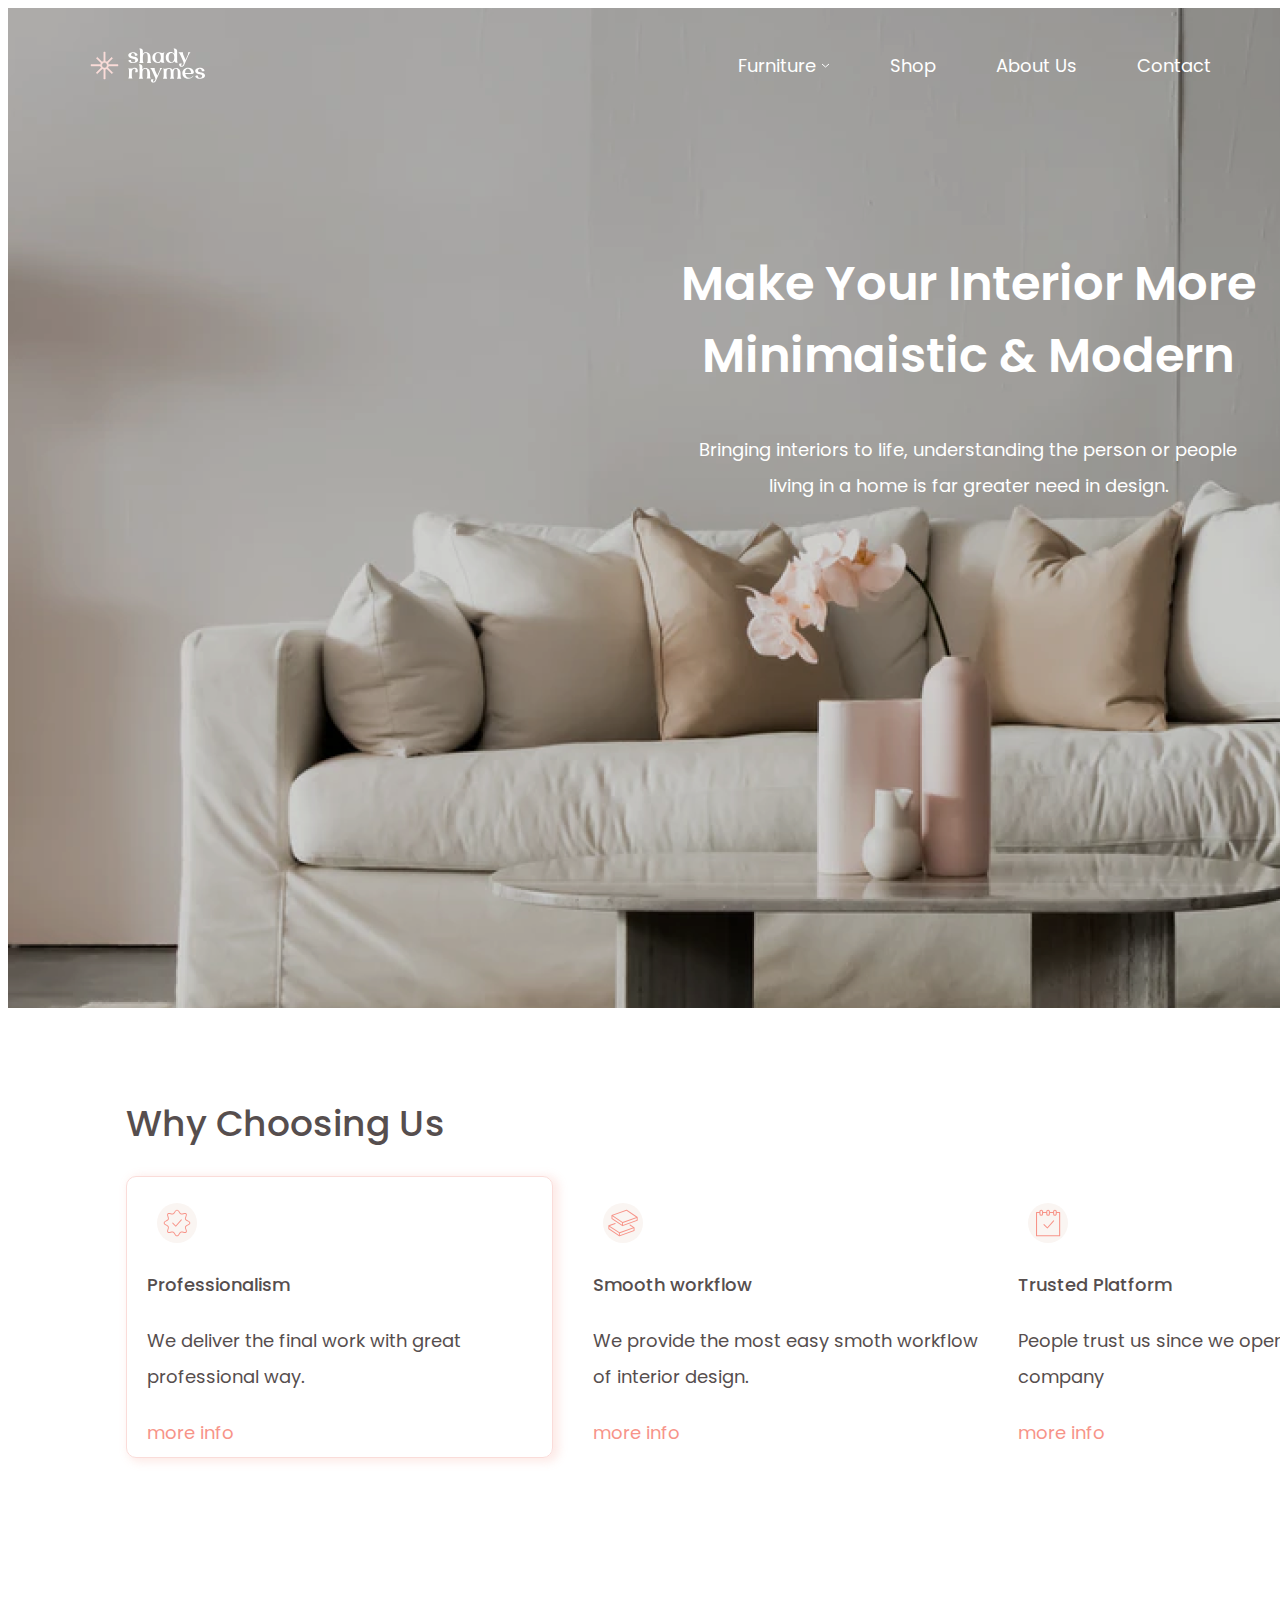
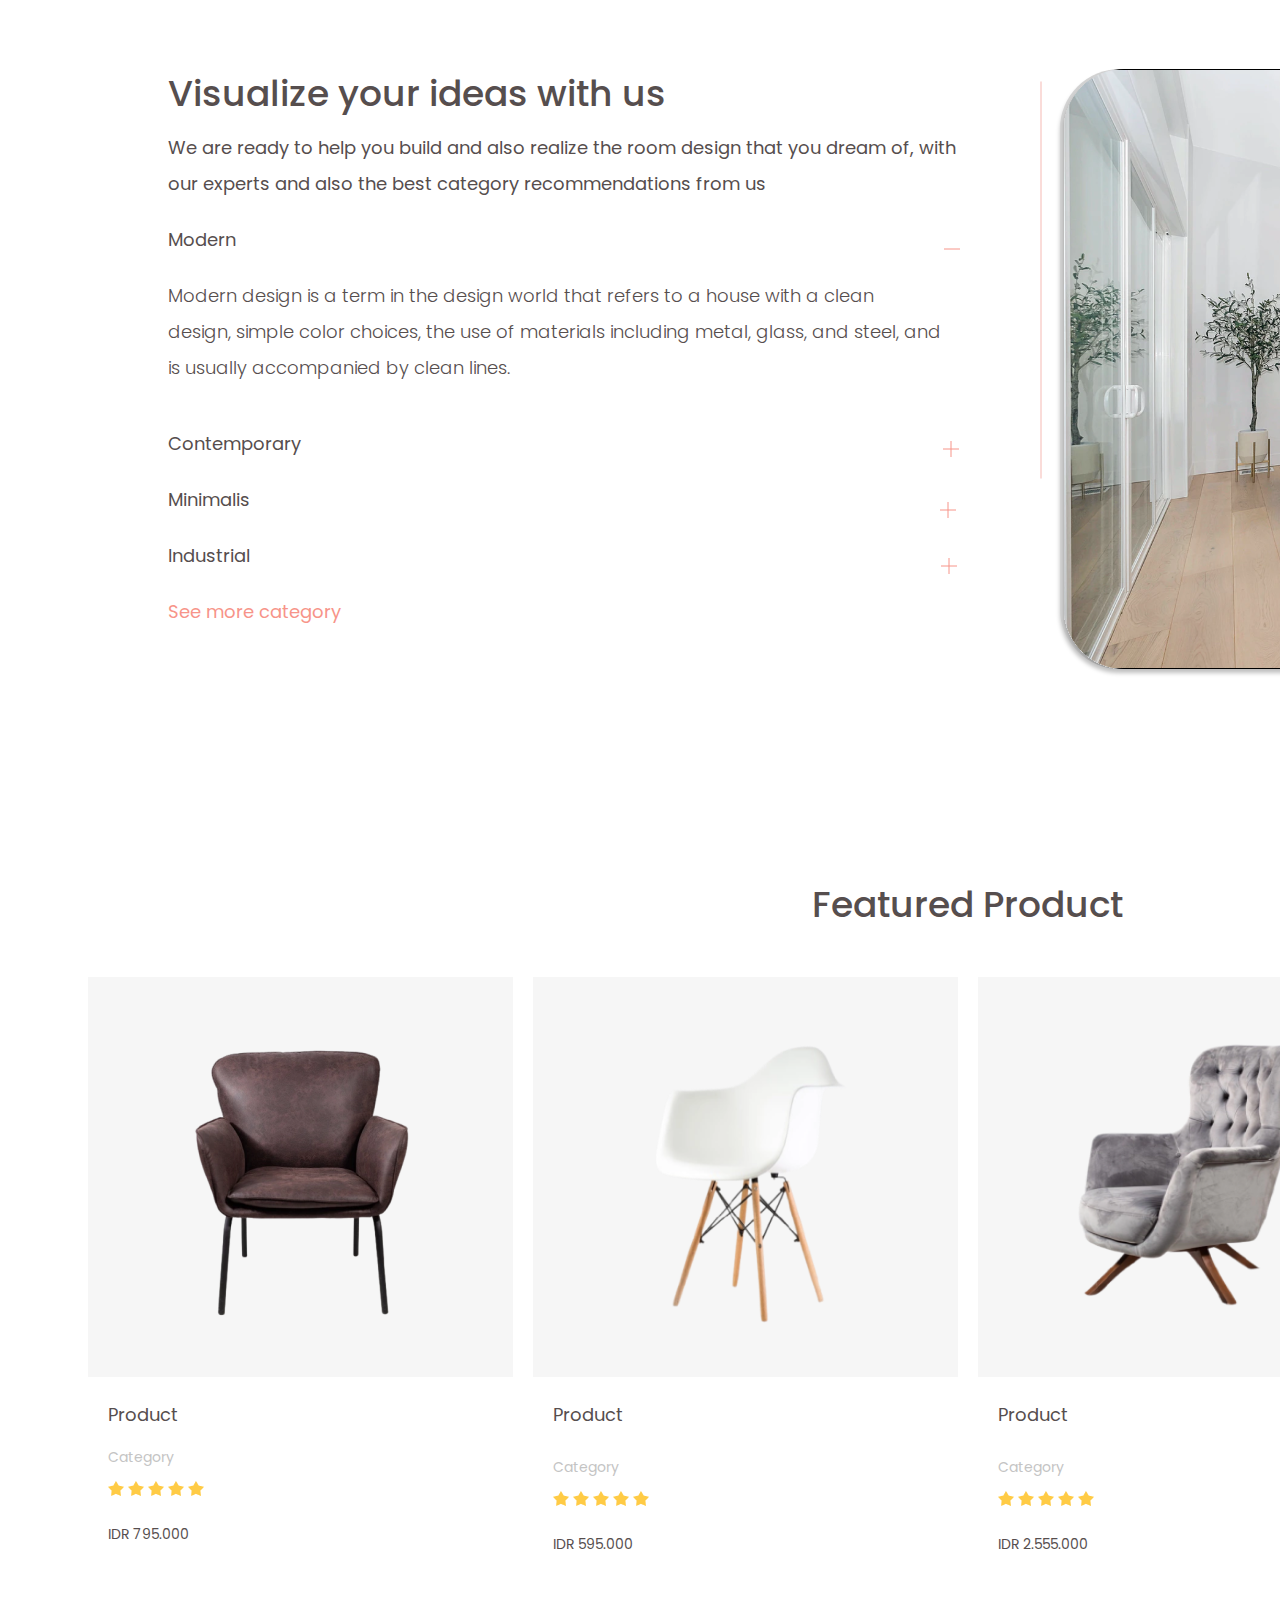
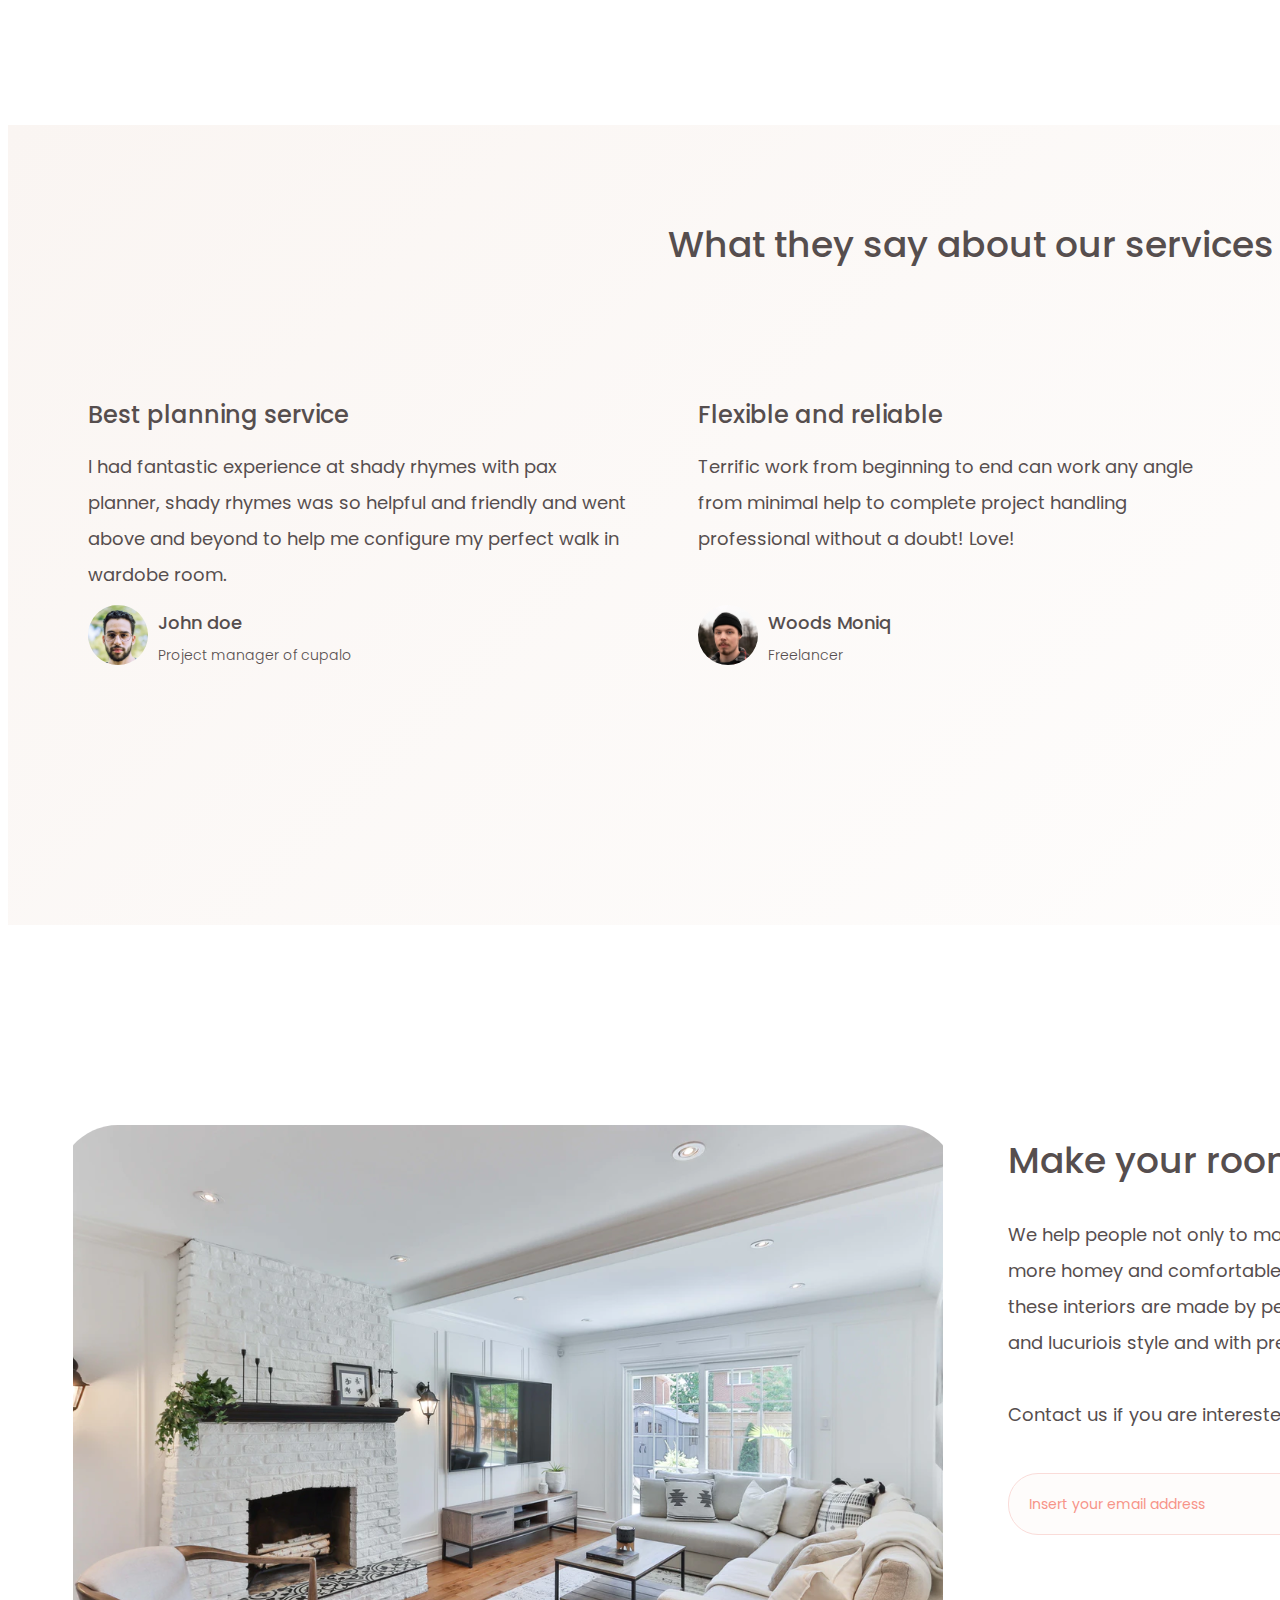
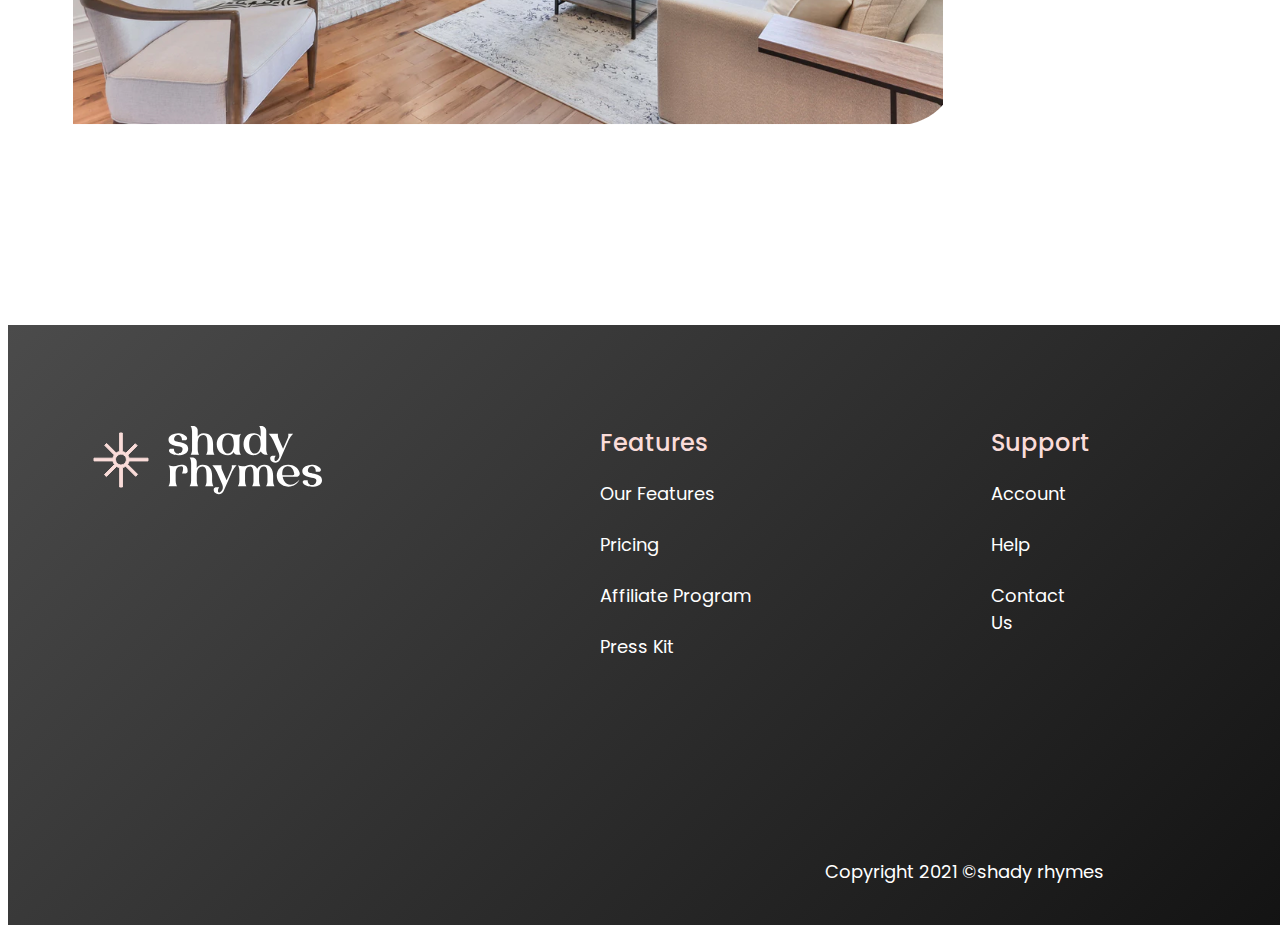
==== index.html @ 1b52c533 "files added" ====
<!DOCTYPE html>
<html>
<head>
    <title>Ha Tuan</title>
    <link rel="stylesheet" href="design.css">

    <link rel="preconnect" href="https://fonts.googleapis.com">
<link rel="preconnect" href="https://fonts.gstatic.com" crossorigin>
<link href="https://fonts.googleapis.com/css2?family=Poppins:ital,wght@0,100;0,200;0,300;0,400;0,500;0,600;0,700;0,800;0,900;1,100;1,200;1,300;1,400;1,500;1,600;1,700;1,800;1,900&display=swap" rel="stylesheet">

</head>
    
<body>
    <div class="container">
        <div class="row1">
            <div class="header">
                <img class="bannerlogo" src="/asset/Asset 1 1.svg">
                <div class="navigation">
                    <div class="furnitureandvector">
                        <div class="furniture">Furniture</div>
                        <img class="vector" src="/asset/Vector 114.svg">
                    </div>

                    <div class="Shop">Shop</div>
                    <div class="AboutUs">About Us</div>
                    <div class="Contact">Contact</div>

                </div>
            
            </div>
            <div class="firsttitle">Make Your Interior More Minimaistic & Modern</div>
            <div class="subtitle">Bringing interiors to life, understanding the person or people living in a home is far greater need in design.</div>

        </div>
            






        <div class="row2">
            <h1 class="text3">Why Choosing Us</h1>

            <div class="container1">
                <div class="rectangle1">
                    
                    <img class="logo" src="asset/icon (1).svg" >
                  
                        
                    <p class="title">Professionalism</p>


                    <p class="description">We deliver the final work with great professional way.</p>
                    <p class="info">more info</p>
                </div>

                <div class="rectangle2">
                    <img class="logo" src="asset/icon (2).svg" >
                    <p class="title">Smooth workflow</p>

                    <p class="description">We provide the most easy smoth workflow of interior design.</p>
                    <p class="info">more info</p>

                </div>

                <div class="rectangle3">
                    <img class="logo" src="asset/icon (3).svg" >
                    <p class="title">Trusted Platform</p>

                    <p class="description">People trust us since we openend the company</p>
                    <p class="info">more info</p>

                </div>

                <div class="rectangle4">
                    <img class="logo" src="asset/icon (4).svg" >
                    <p class="title">Qualified Employee</p>

                    <P class="description">Our employees are the best of the field from the city</P>
                    <p class="info">more info</p>

                </div>




            </div>

        </div>
        <div class="row3">

            <div class="paragraph">
                <div class="title2">Visualize your ideas with us</div>
                <div class="text4">We are ready to help you build and also realize the room design that you dream of, with our experts and also the best category recommendations from us</div>
                <div class="modernminus">

                    <div class="text5">Modern</div>
                    <img class="minus" src="/asset/Vector 111.svg">

                </div>
                    
                <div class="text6">Modern design is a term in the design world that refers to a house with a clean design, simple color choices, the use of materials including metal, glass, and steel, and is usually accompanied by clean lines.
                </div>
                
                
                <div class="contemporary">
                    <div class="text7">Contemporary</div>
                    <img class="plus1" src="/asset/plus.svg">
                 
                </div>
                
                <div class="minimalis">
                    <div class="text8">Minimalis</div>
                    <img class="plus2" src="/asset/plus.svg">
                   
                </div>


                <div class="industrial"> 
                    <div class="text9">Industrial</div>
                    <img class="plus3" src="/asset/plus.svg">
                  
                </div>   
                    

                <div class="seemore">See more category</div>

                    


            </div>
            <div class="imgandstripe">
                <img class="stripe" src="/asset/Vector 115.svg">
                <div class="image2"></div>
            </div>
            
        </div>

        <div class="row4">
            <p class="text10">Featured Product</p>

            <div class="container2">
                <div class="product1">
                    <div class="rectangle5"></div>
                    <div class="product11">Product</div>
                    <div class="category1">Category</div>
                    <div class="rating1">
                        <img class="star" src="/asset/Star.png">
                        <img class="star" src="/asset/Star.png">
                        <img class="star" src="/asset/Star.png">
                        <img class="star" src="/asset/Star.png">
                        <img class="star" src="/asset/Star.png">

                    </div>
                        
                    <div class="price1">IDR 795.000</div>

                </div>

                <div class="product2">
                    <div class="rectangle6"></div>
                    
                    <div class="product12">Product</div>
                    <div class="category2">Category</div>
                    <div class="rating2">
                        <img class="star" src="/asset/Star.png">
                        <img class="star" src="/asset/Star.png">
                        <img class="star" src="/asset/Star.png">
                        <img class="star" src="/asset/Star.png">
                        <img class="star" src="/asset/Star.png">

                    </div>
                        
                    <div class="price2">IDR 595.000</div>
                </div>

                <div class="product3">
                    <div class="rectangle7"></div>
                    <div class="product13">Product</div>
                    <div class="category3">Category</div>
                    <div class="rating3">
                        <img class="star" src="/asset/Star.png">
                        <img class="star" src="/asset/Star.png">
                        <img class="star" src="/asset/Star.png">
                        <img class="star" src="/asset/Star.png">
                        <img class="star" src="/asset/Star.png">

                    </div>
                        
                    <div class="price3">IDR 2.555.000</div>
                </div>

                <div class="product4">
                    <div class="rectangle8"></div>
                    <div class="product14">Product</div>
                    <div class="category4">Category</div>
                    <div class="rating4">
                        <img class="star" src="/asset/Star.png">
                        <img class="star" src="/asset/Star.png">
                        <img class="star" src="/asset/Star.png">
                        <img class="star" src="/asset/Star.png">
                        <img class="star" src="/asset/Star.png">

                    </div>
                        
                    <div class="price4">IDR 1.500.000</div>
                </div>


            </div>

        </div>
        <div class="row5">
            <div class="whattheysay">What they say about our services</div>

            <div class="container3">
                <div class="man1">
                    <div class="text11">Best planning service</div>
                    <div class="text11D">I had fantastic experience at shady rhymes with pax planner, shady rhymes was so helpful and friendly and went above and beyond to help me configure my perfect walk in wardobe room.</div>
                    <div class="man1Detail">
                        <img class="man1Img" src="/asset/image (1).svg">
                        <div class="namerole1">
                            <div class="name1">John doe</div>
                            <div class="role1">Project manager of cupalo</div>
                        </div>
                    </div>
                </div>

                <div class="man2">
                    <div class="text12">Flexible and reliable</div>
                    <div class="text12D">Terrific work from beginning to end can work any angle from minimal help to complete project handling professional without a doubt!  Love!</div>
                    <div class="man2Detail">
                        <img class="man2Img" src="/asset/image (2).svg">
                        <div class="namerole2">
                            <div class="name2">Woods Moniq</div>
                            <div class="role2">Freelancer</div>
                        </div>
                    </div>
                </div>

                <div class="man3">
                    <div class="text13">solution innovative</div>
                    <div class="text13D">"I loved working with Darla shady rhymes for about 2 years and highly recommend anyone looking for an interior designer agency who brings creativity but designs something that fits YOU and your style.</div>
                    <div class="man3Detail">
                        <img class="man3Img" src="/asset/image (3).svg">
                        <div class="namerole3">
                            <div class="name3">Denis Rara</div>
                            <div class="role3">Architect at BPPLU</div>
                        </div>
                    </div>
                </div>
            </div>
        </div>

        <div class="row6">
            <img class="homeyImg" src="/asset/image 11.svg">
            <div class="container4">
                <div class="text14">Make your room feel homey</div>
                <div class="text14D">We help people not only to make the room at home better, but we help people to feel a more homey and comfortable room, you don’t have to worry about the result because of these interiors are made by people who are professionals in their dields with an elegant and lucuriois style and with premium quality materials

                <br><br>Contact us if you are interested in working with us</div>
                <div class="insertEmail">
                    <div class="email">Insert your email address</div>
                    <img class="buttonsearch" src="/asset/button search.svg">
                </div>

            </div>
        </div>


        <div class="row7">
            <div class="container5">
          
                    <img class="shadyrhymes" src="/asset/Asset 1 1.svg">
                    <div class="features">
                        <div class="capFeature">Features</div>
                        <div class="f1">Our Features</div>
                        <div class="f2">Pricing</div>
                        <div class="f3">Affiliate Program</div>
                        <div class="f4">Press Kit</div>
                    </div>
                    <div class="support">
                        <div class="capSupport">Support</div>
                        <div class="s1">Account</div>
                        <div class="s2">Help</div>
                        <div class="s3">Contact Us</div>
                    </div>
                    <div class="legal">
                        <div class="capLegal">Legal</div>
                        <div class="l1">Privacy Policy</div>
                        <div class="l2">Term of Use</div>
                    </div>
                    <div class="socialMedia">

                        <div class="capSocialMedia">Social Media</div>
                        <div class="sm1">Twitter</div>
                        <div class="sm2">Product Hunt</div>
                        <div class="sm3">Instagram</div>
                        <div class="sm4">Github</div>
                    </div>
                



            </div>
            <div class="copyright">Copyright 2021 ©shady rhymes</div>



        </div>

    </div>



    

</body>
</html>
---- design.css ----
.header {
    display: flex;
    flex-direction: row;
    width: 1920px;

}
.navigation {
    display: flex;
    flex-direction: row;
    margin-left: 531px;
    margin-top: 44px;
}
.furniture {
    color: #FFF;
font-family: Poppins;
font-size: 18px;
font-style: normal;
font-weight: 400;
line-height: normal;

}
.furnitureandvector {
    display: flex;
    flex-direction: row;
}
.vector {
    width: 9px;
    height: 5px;
    flex-shrink: 0;
    stroke-width: 1px;
    stroke: #FFF;
    margin-left: 5px;
    margin-top: 11px;

}

.Shop {
    color: #FFF;
font-family: Poppins;
font-size: 18px;
font-style: normal;
font-weight: 400;
line-height: normal;
margin-left: 60px;
}
.AboutUs {
    color: #FFF;
font-family: Poppins;
font-size: 18px;
font-style: normal;
font-weight: 400;
line-height: normal;
margin-left: 60px;

}
.Contact {
    color: #FFF;
font-family: Poppins;
font-size: 18px;
font-style: normal;
font-weight: 400;
line-height: normal;
margin-left: 60px;

}


.firsttitle {
    max-width: 834px;
    position: relative;
    color: #FFF;
    text-align: center;
    font-family: Poppins;
    font-size: 48px;
    font-style: normal;
    font-weight: 600;
    line-height: normal;

    margin-top:165px;


}
.subtitle {
    max-width: 574px;
    height: 72px;
    

    color: #FFF;
    text-align: center;
    font-family: Poppins;
    font-size: 18px;
    font-style: normal;
    font-weight: 400;
    line-height: 200%; /* 36px */

    margin-top: 40px;
   
}





.bannerlogo {
    margin-left: 80px;
    margin-top: 40px;
    width: 119px;
    height: 35px;
    flex-shrink: 0;
}




#container {
    display: flex;
    flex-direction: column;
    align-content: flex-start;
}

.row1 {
    display: flex;
    width: 1920px;
    height: 1000px;
    align-items: center;
    flex-shrink: 0;
    flex-direction: column;
    background-repeat: no-repeat;
    background: rgba(0, 0, 0, 0.25);
    background: url("/asset/image1.png");
    background-color: lightgray;
    background-blend-mode: multiply;
}

.row2 {
    width: 1920px;
    padding-left: 38px;
    background: #FFFF;
}

.container1 {
    display: flex;
    flex: 25%;
    align-items: center;
    max-width: 100%;
    padding-left: 80px;
    padding-right: 80px;
   
}

.text3 {
    color: #564E4E;
    font-family: Poppins;
    font-size: 36px;
    font-style: normal;
    font-weight: 500;
    line-height: 200%; /* 72px */

    height: 72px;

    margin-bottom: 16px;
    margin-top: 80px;
    margin-left: 80px;
}


.rectangle2,
.rectangle3,
.rectangle4{
    width: 425px;
    height: 280px;
    flex-shrink: 0;
    background: #FFF;

}
.rectangle1{
    width: 425px;
    height: 280px;
    flex-shrink: 0;
    margin-right: 20px;
    


    border-radius: 10px;
    border: 1px solid #FADCD9;
    background: rgba(255, 255, 255, 0.20);
    box-shadow: 4px 2px 10px 2px rgba(247, 148, 137, 0.20);


} 


.title{
    color: #564E4E;
    font-family: Poppins;
    font-size: 18px;
    font-style: normal;
    font-weight: 500;
    line-height: 200%; /* 36px */

    margin-bottom: 20px;
    margin-top: 20px;
    margin-left: 20px;
}

.description{
    width: 385px;

    color: #564E4E;
    font-family: Poppins;
    font-size: 18px;
    font-style: normal;
    font-weight: 400;
    line-height: 200%; /* 36px */

    margin-top: 10px;
    margin-left: 20px;
    padding: 0px;
}
.info {
    margin-left: 20px;
    margin-top: 20px;

    color: #F79489;
    font-family: Poppins;
    font-size: 18px;
    font-style: normal;
    font-weight: 400;
    line-height: 200%; /* 36px */
}

.logo {
    width: 40px;
    height: 40px;
    margin-top: 26px;
    margin-left: 30px ;

}

.row3 {
    display: flex;
    flex: 50%;
    flex-direction: row;
    padding-left: 80px;
    padding-right:65px;
}

.modernminus {
    display: flex;
    flex-direction: row;
}
.minus {
    margin-left: 708px;
    margin-top: 38px;
}
.minimalis,
.industrial,
.contemporary {
    display: flex;
    flex-direction: row;

}
.plus1 {
    margin-left:642px ;
    margin-top: 50px;
}

.plus2 {margin-left: 690px;
    margin-top: 40px;}
.plus3 {
    margin-left: 691px;
    margin-top: 40px;
}
.imgandstripe {
    display: flex;
    flex-direction: row;
    flex: 50%
}
.paragraph {
    flex: 50%;
}
.stripe {
    margin-left: 66px;
    margin-top: 221.5px;
    height: 400px;
}
.title2 {
    color: #564E4E;
font-family: Poppins;
font-size: 36px;
font-style: normal;
font-weight: 500;
line-height: 200%; /* 72px */

padding-top: 200px;
padding-left: 80px;
}

.text4 {width: 806px;

    color: #564E4E;
    font-family: Poppins;
    font-size: 18px;
    font-style: normal;
    font-weight: 400;
    line-height: 200%; /* 36px */
    padding-left: 80px;

}
.text5 {color: #564E4E;
    font-family: Poppins;
    font-size: 18px;
    font-style: normal;
    font-weight: 400;
    line-height: 200%; /* 36px */
    padding-left: 80px;
    padding-top: 20px;

}

.text6 {width: 773px;

    color: #564E4E;
    font-family: Poppins;
    font-size: 18px;
    font-style: normal;
    font-weight: 300;
    line-height: 200%; /* 36px */
    padding-left: 80px;
    padding-top: 20px;

}

.text7 {color: #564E4E;
    font-family: Poppins;
    font-size: 18px;
    font-style: normal;
    font-weight: 400;
    line-height: 200%; /* 36px */
    padding-left: 80px;
    padding-top: 40px;

}

.text8 {color: #564E4E;
    font-family: Poppins;
    font-size: 18px;
    font-style: normal;
    font-weight: 400;
    line-height: 200%; /* 36px */
    padding-left: 80px;
    padding-top: 20px;


}
.text9 {color: #564E4E;
    font-family: Poppins;
    font-size: 18px;
    font-style: normal;
    font-weight: 400;
    line-height: 200%; /* 36px */
    padding-left: 80px;
    padding-top: 20px;


}
.seemore {
    color: #F79489;
    font-family: Poppins;
    font-size: 18px;
    font-style: normal;
    font-weight: 400;
    line-height: 200%; /* 36px */
    padding-left: 80px;
    padding-top: 20px;



}
.image2{
    width: 900px;
    height: 600px;
    flex-shrink: 0;
    border-radius: 60px 60px 0px 60px;
    background: url("/asset/Mask\ Group.svg"), lightgray 50% / cover no-repeat;
    box-shadow: 0px 4px 4px 0px rgba(0, 0, 0, 0.25);
    margin-top: 211px;
    margin-left: 18px;


}

.container2 {
    display: flex;
    flex-direction: row;


}

.rectangle5 {
    width: 425px;
    height: 400px;
    flex-shrink: 0;

    background: #F6F6F6;
    background-image: url("/asset/image\ 10.png");
    background-repeat: no-repeat;
    background-size: 251px 300px;
    background-position: 87px 50px;

    margin-right: 20px;
    margin-left: 80px;


}

.rectangle6 {
    width: 425px;
    height: 400px;
    flex-shrink: 0;

    background: #F6F6F6;
    background-image: url("/asset/image\ 8.png");
    background-repeat: no-repeat;
    background-size: 251px 300px;
    background-position: 87px 50px;
    margin-right: 20px;
}

.rectangle7 {
    width: 425px;
    height: 400px;
    flex-shrink: 0;

    background: #F6F6F6;
    background-image: url("/asset/image\ 9.png");
    background-repeat: no-repeat;
    background-size: 251px 300px;
    background-position: 87px 50px;
    margin-right: 20px;
}

.rectangle8 {
    width: 425px;
    height: 400px;
    flex-shrink: 0;

    background: #F6F6F6;
    background-image: url("/asset/image\ 7.png");
    background-repeat: no-repeat;
    background-size: 251px 300px;
    background-position: 87px 50px;
    margin-right: 20px;
}
.text10 {
    padding-left: 804px;
    padding-top: 200px;
    margin-top: 0px;
    color: #564E4E;
    font-family: Poppins;
    font-size: 36px;
    font-style: normal;
    font-weight: 500;
    line-height: 200%; /* 72px */

}

.product11 {
    color: #564E4E;
    font-family: Poppins;
    font-size: 18px;
    font-style: normal;
    font-weight: 400;
    line-height: 200%; /* 36px */

    padding-top: 20px;
    padding-left: 100px;

    }

.category1 {
    color: #C4C4C4;
    font-family: Poppins;
    font-size: 14px;
    font-style: normal;
    font-weight: 400;
    line-height: 200%; /* 28px */

    padding-left: 100px;
    padding-top: 10px;
}

.rating1 {
    padding-top: 10px;
    padding-left: 100px;
}
.price1 {
    color: #564E4E;
    font-family: Poppins;
    font-size: 14px;
    font-style: normal;
    font-weight: 400;
    line-height: 200%; /* 28px */

    padding-left: 100px;
    padding-top: 20px;
    }
.chair1 {
    width: 251px;
    height: 300px;
    flex-shrink: 0;
    

    background: url(<path-to-image>), lightgray 0px -52.083px / 100% 125.463% no-repeat;
}

.product13,
.product14,
.product12 {
    color: #564E4E;
    font-family: Poppins;
    font-size: 18px;
    font-style: normal;
    font-weight: 400;
    line-height: 200%; /* 36px */

    padding-top: 20px;
    padding-left: 20px;

    }
.category3,
.category4,
.category2 {
    color: #C4C4C4;
    font-family: Poppins;
    font-size: 14px;
    font-style: normal;
    font-weight: 400;
    line-height: 200%; /* 28px */

    padding-left: 20px;
    padding-top: 20px;
}
.rating3,
.rating4,
.rating2 {
    padding-top: 10px;
    padding-left: 20px;
}
.price3,
.price4,
.price2 {
    color: #564E4E;
    font-family: Poppins;
    font-size: 14px;
    font-style: normal;
    font-weight: 400;
    line-height: 200%; /* 28px */

    padding-left: 20px;
    padding-top: 20px;
    }

.container3 {
    display: flex;
    flex-direction: row;
}

.row5 {
    margin-top:167px;
    width: 1920px;
    height: 800px;
    background-image: url("/asset/Rectangle\ 7.svg");
    background-repeat: repeat-x;
    background: linear-gradient(315deg, #FFF 0%, #FAF5F2 100%);

}
.whattheysay {
    color: #564E4E;
    font-family: Poppins;
    font-size: 36px;
    font-style: normal;
    font-weight: 500;
    line-height: 200%; /* 72px */
    padding-left: 660px;
    width: 700px;

    padding-top: 84px;;
    }





.man1 {
    display: flex;
    flex-direction: column;
    padding-top: 110px;
    padding-left: 80px;
}
.text11 {
    color: #564E4E;
    font-family: Poppins;
    font-size: 24px;
    font-style: normal;
    font-weight: 500;
    line-height: 200%; /* 48px */


}
.text11D {
    width: 540px;
    height: 144px;;

    color: #564E4E;
    font-family: Poppins;
    font-size: 18px;
    font-style: normal;
    font-weight: 400;
    line-height: 200%; /* 36px */

    padding-top: 10px;
}
.man1Detail {
    display: flex;
    flex-direction: row;
    padding-top: 12px;

}

.man1Img {
    width: 60px;
    height: 60px;
    flex-shrink: 0;

}
.name1 {color: #564E4E;
    font-family: Poppins;
    font-size: 18px;
    font-style: normal;
    font-weight: 500;
    line-height: 200%; /* 36px */}
.role1 {
    color: #564E4E;
    font-family: Poppins;
    font-size: 14px;
    font-style: normal;
    font-weight: 300;
    line-height: 200%; /* 28px */
}

.namerole1 {
    padding-left: 10px;
}










.man3,
.man2 {
    display: flex;
    flex-direction: column;
    padding-top: 110px;
    padding-left: 70px;
}
.text13,
.text12 {
    color: #564E4E;
    font-family: Poppins;
    font-size: 24px;
    font-style: normal;
    font-weight: 500;
    line-height: 200%; /* 48px */


}

.text13D,
.text12D {
    width: 540px;
    height: 144px;;

    color: #564E4E;
    font-family: Poppins;
    font-size: 18px;
    font-style: normal;
    font-weight: 400;
    line-height: 200%; /* 36px */

    padding-top: 10px;
}
.man3Detail,
.man2Detail {
    display: flex;
    flex-direction: row;
    padding-top: 12px;

}
.man3Img,
.man2Img {
    width: 60px;
    height: 60px;
    flex-shrink: 0;

}
.name3,
.name2 {color: #564E4E;
    font-family: Poppins;
    font-size: 18px;
    font-style: normal;
    font-weight: 500;
    line-height: 200%; /* 36px */}

.role3,
.role2 {
    color: #564E4E;
    font-family: Poppins;
    font-size: 14px;
    font-style: normal;
    font-weight: 300;
    line-height: 200%; /* 28px */
}

.namerole3,
.namerole2 {
    padding-left: 10px;
}

.row6 {
    display: flex;
    flex-direction: row;
    margin-top: 200px;
}

.container4 {
    display: flex;
    flex-direction: column;
    margin-left: 65px;
}
.text14 {
    color: #564E4E;
    font-family: Poppins;
    font-size: 36px;
    font-style: normal;
    font-weight: 500;
    line-height: 200%; /* 72px */
}
.text14D {
    width: 810px;

    color: #564E4E;
    font-family: Poppins;
    font-size: 18px;
    font-style: normal;
    font-weight: 400;
    line-height: 200%; /* 36px */

    margin-top: 20px;
}

.homeyImg {
    margin-left: 65px;
}

.insertEmail {
    display: flex;
    flex-direction: row;
    border-radius: 30px;
    border: 1px solid #FADCD9;
    background: #FEFCFB;

    width: 400px;
    height: 60px;
    flex-shrink: 0;

    margin-top: 40px;

  
}
.email {
    margin-top: 16px;
    margin-left: 20px;
    color: #F79489;
    font-family: Poppins;
    font-size: 14px;
    font-style: normal;
    font-weight: 400;
    line-height: 200%; /* 28px */
}
.buttonsearch {
   margin-top: 8px;
   margin-left: 150px;
   margin-bottom: 8px;;
}

.row7 {
    display: flex;
    flex-direction: column;
    margin-top:200px;

    width: 1920px;
    height: 600px;
    flex-shrink: 0;

    background: linear-gradient(315deg, #000 0%, #4B4B4B 100%);
}

.container5 {
    display: flex;
    flex-direction: row;

}
.features{
    display: flex;
    flex-direction: column;
    margin-top: 100px;
    margin-left: 274px;
    width: 151px;
    height: 236px;
    flex-shrink: 0;
}
.shadyrhymes {
    margin-top: 100px;
    margin-left: 80px;
    width: 238px;
    height: 70px;
    flex-shrink: 0; 
}

.support {
    display: flex;
    flex-direction: column;
    margin-top: 100px;
    padding-left: 240px;
    width: 100px;
    height: 185px;
    flex-shrink: 0;
}
.legal {
    display: flex;
    flex-direction: column;
    margin-top: 100px;
    padding-left: 240px;
    width: 122px;
    height: 134px;
    flex-shrink: 0;
}
.socialMedia {
    display: flex;
    flex-direction: column;
    margin-top: 100px;
    padding-left: 240px;
    width: 155px;
    height: 236px;
    flex-shrink: 0;

}

.capSupport,
.capLegal,
.capSocialMedia,
.capFeature{
    color: #FADCD9;
    font-family: Poppins;
    font-size: 24px;
    font-style: normal;
    font-weight: 500;
    line-height: normal;
    width: 155px;
}

.l1,
.sm1,
.s1,
.f1 {
    color: #FFF;
    font-family: Poppins;
    font-size: 18px;
    font-style: normal;
    font-weight: 400;
    line-height: normal;
    margin-top: 20px;
}
.s2{
    color: #FFF;
    font-family: Poppins;
    font-size: 18px;
    font-style: normal;
    font-weight: 400;
    line-height: normal;
    margin-top: 24px;
    width: 100px;

}
.s3{
    color: #FFF;
    font-family: Poppins;
    font-size: 18px;
    font-style: normal;
    font-weight: 400;
    line-height: normal;
    margin-top: 24px;
    width: 100px;
    height: 27px;

}
.sm2{
    color: #FFF;
    font-family: Poppins;
    font-size: 18px;
    font-style: normal;
    font-weight: 400;
    line-height: normal;
    margin-top: 24px;
    width: 100px;
    white-space: nowrap;

}
.sm3{
    color: #FFF;
    font-family: Poppins;
    font-size: 18px;
    font-style: normal;
    font-weight: 400;
    line-height: normal;
    margin-top: 24px;
    width: 117px;

}
.sm4{
    color: #FFF;
    font-family: Poppins;
    font-size: 18px;
    font-style: normal;
    font-weight: 400;
    line-height: normal;
    margin-top: 24px;
    width: 100px;

}
.l2{
    color: #FFF;
    font-family: Poppins;
    font-size: 18px;
    font-style: normal;
    font-weight: 400;
    line-height: normal;
    margin-top: 24px;
    width: 100px;
    white-space: nowrap;

}
.f2{
    color: #FFF;
    font-family: Poppins;
    font-size: 18px;
    font-style: normal;
    font-weight: 400;
    line-height: normal;
    margin-top: 24px;
    width: 100px;

}
.f3{
    color: #FFF;
    font-family: Poppins;
    font-size: 18px;
    font-style: normal;
    font-weight: 400;
    line-height: normal;
    margin-top: 24px;
    width: 151px;
    height: 27px;

}
.f4 {
    color: #FFF;
    font-family: Poppins;
    font-size: 18px;
    font-style: normal;
    font-weight: 400;
    line-height: normal;
    margin-top: 24px;
    width: 100px;

}
.copyright {
    color: #FFF;
    font-family: Poppins;
    font-size: 18px;
    font-style: normal;
    font-weight: 400;
    line-height: normal;

    margin-top: 197px;
    margin-left: 817px;
}
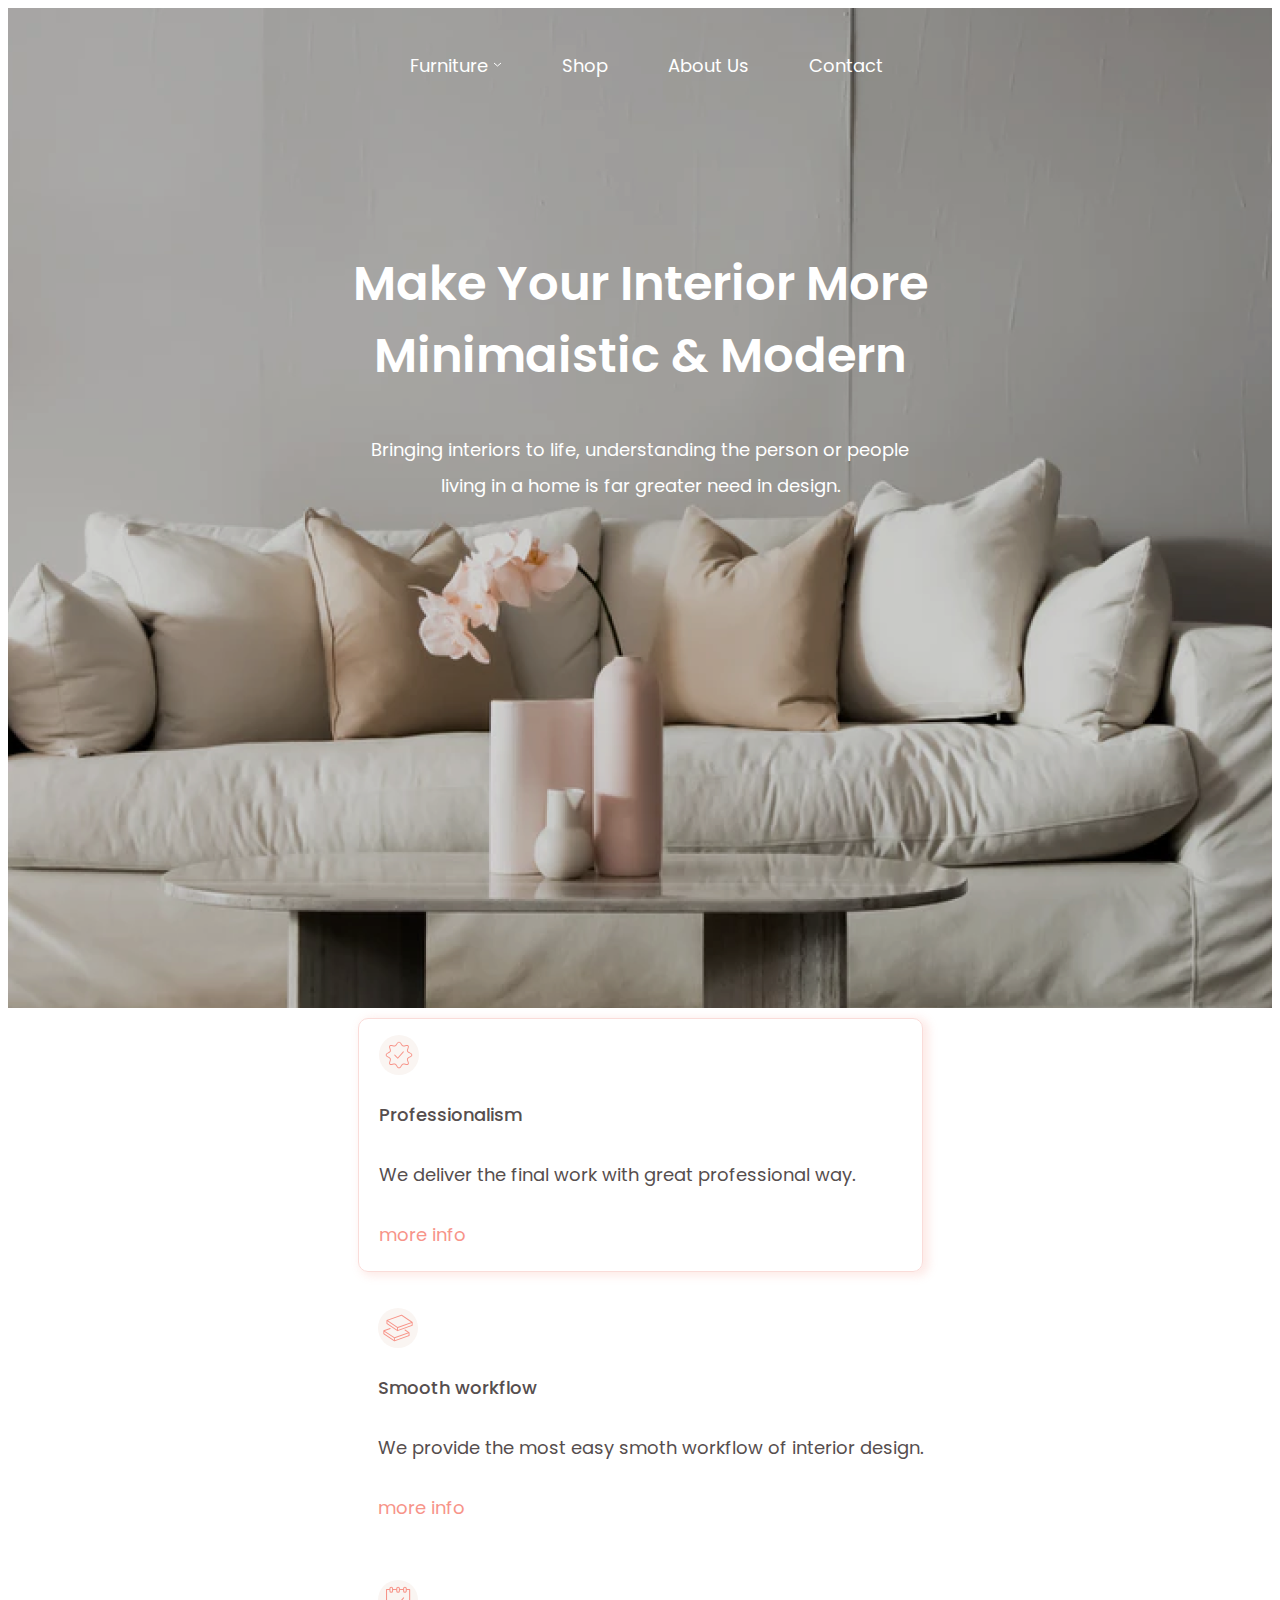
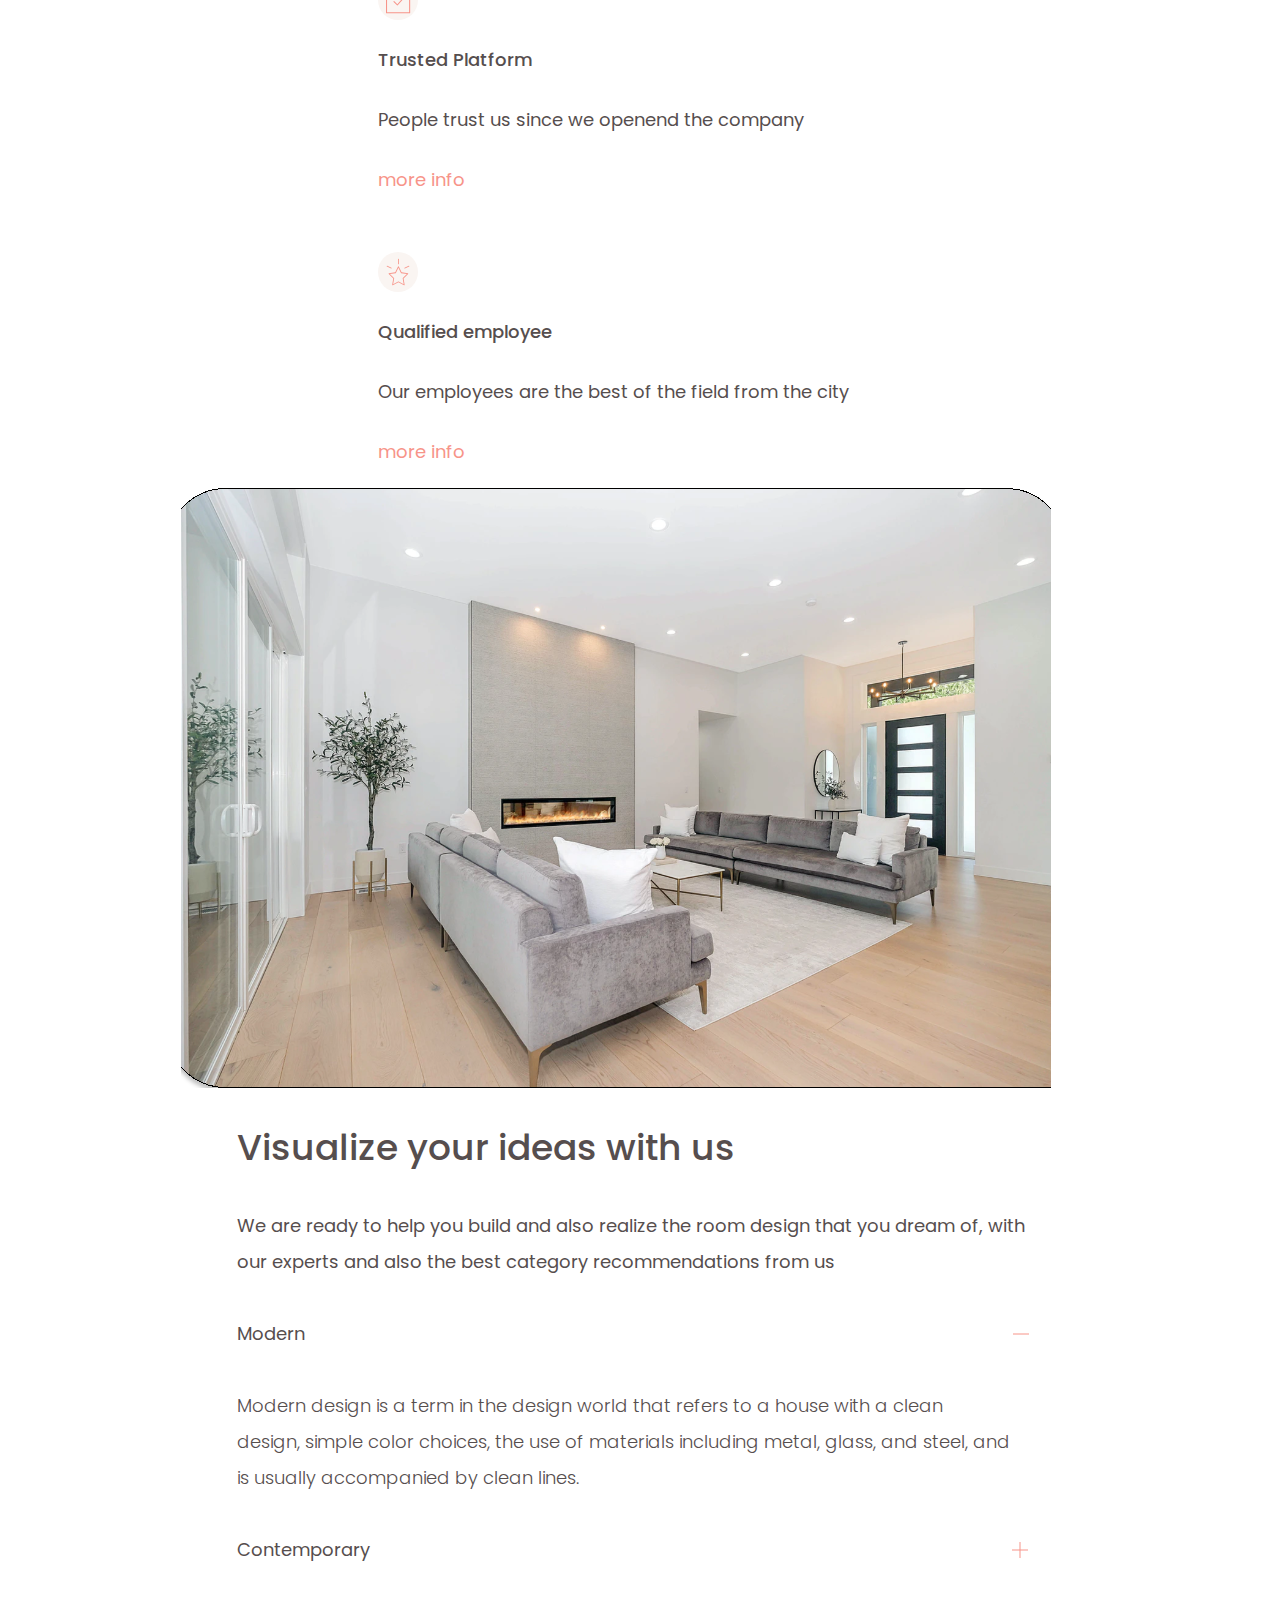
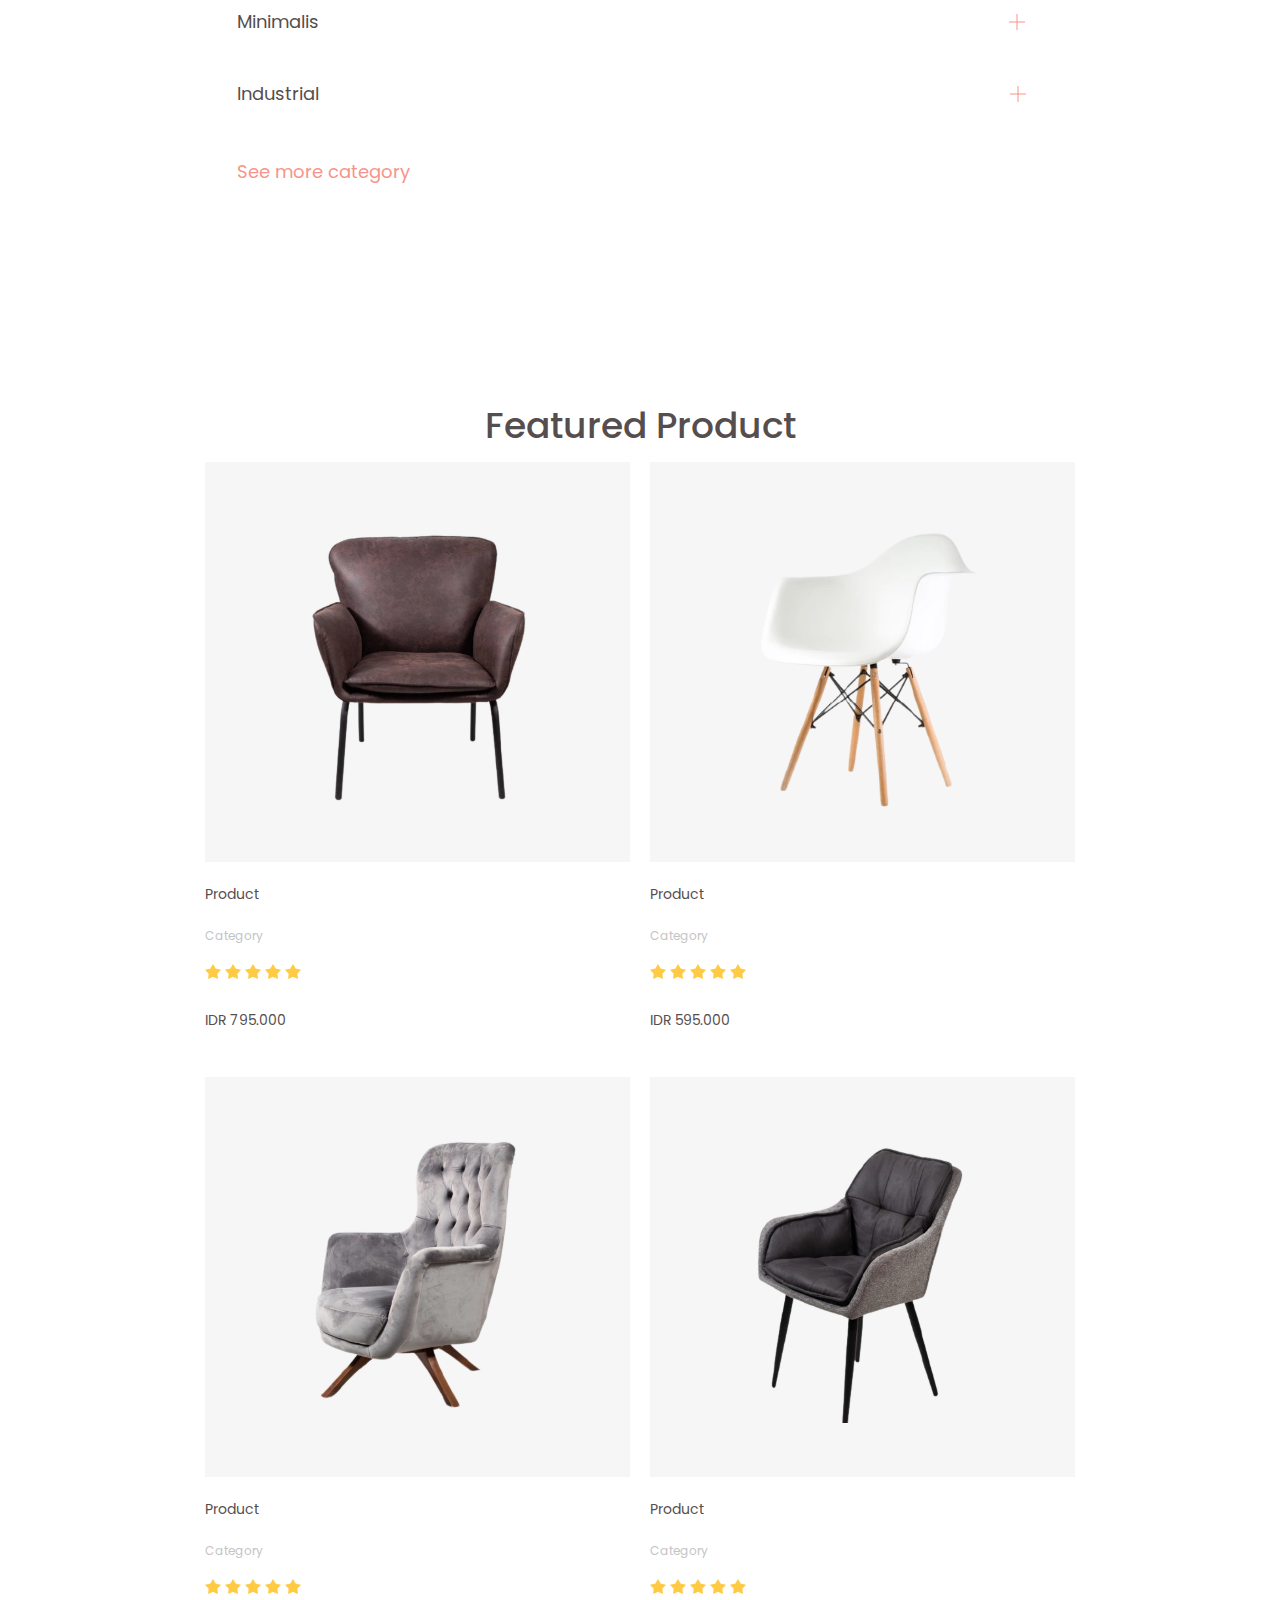
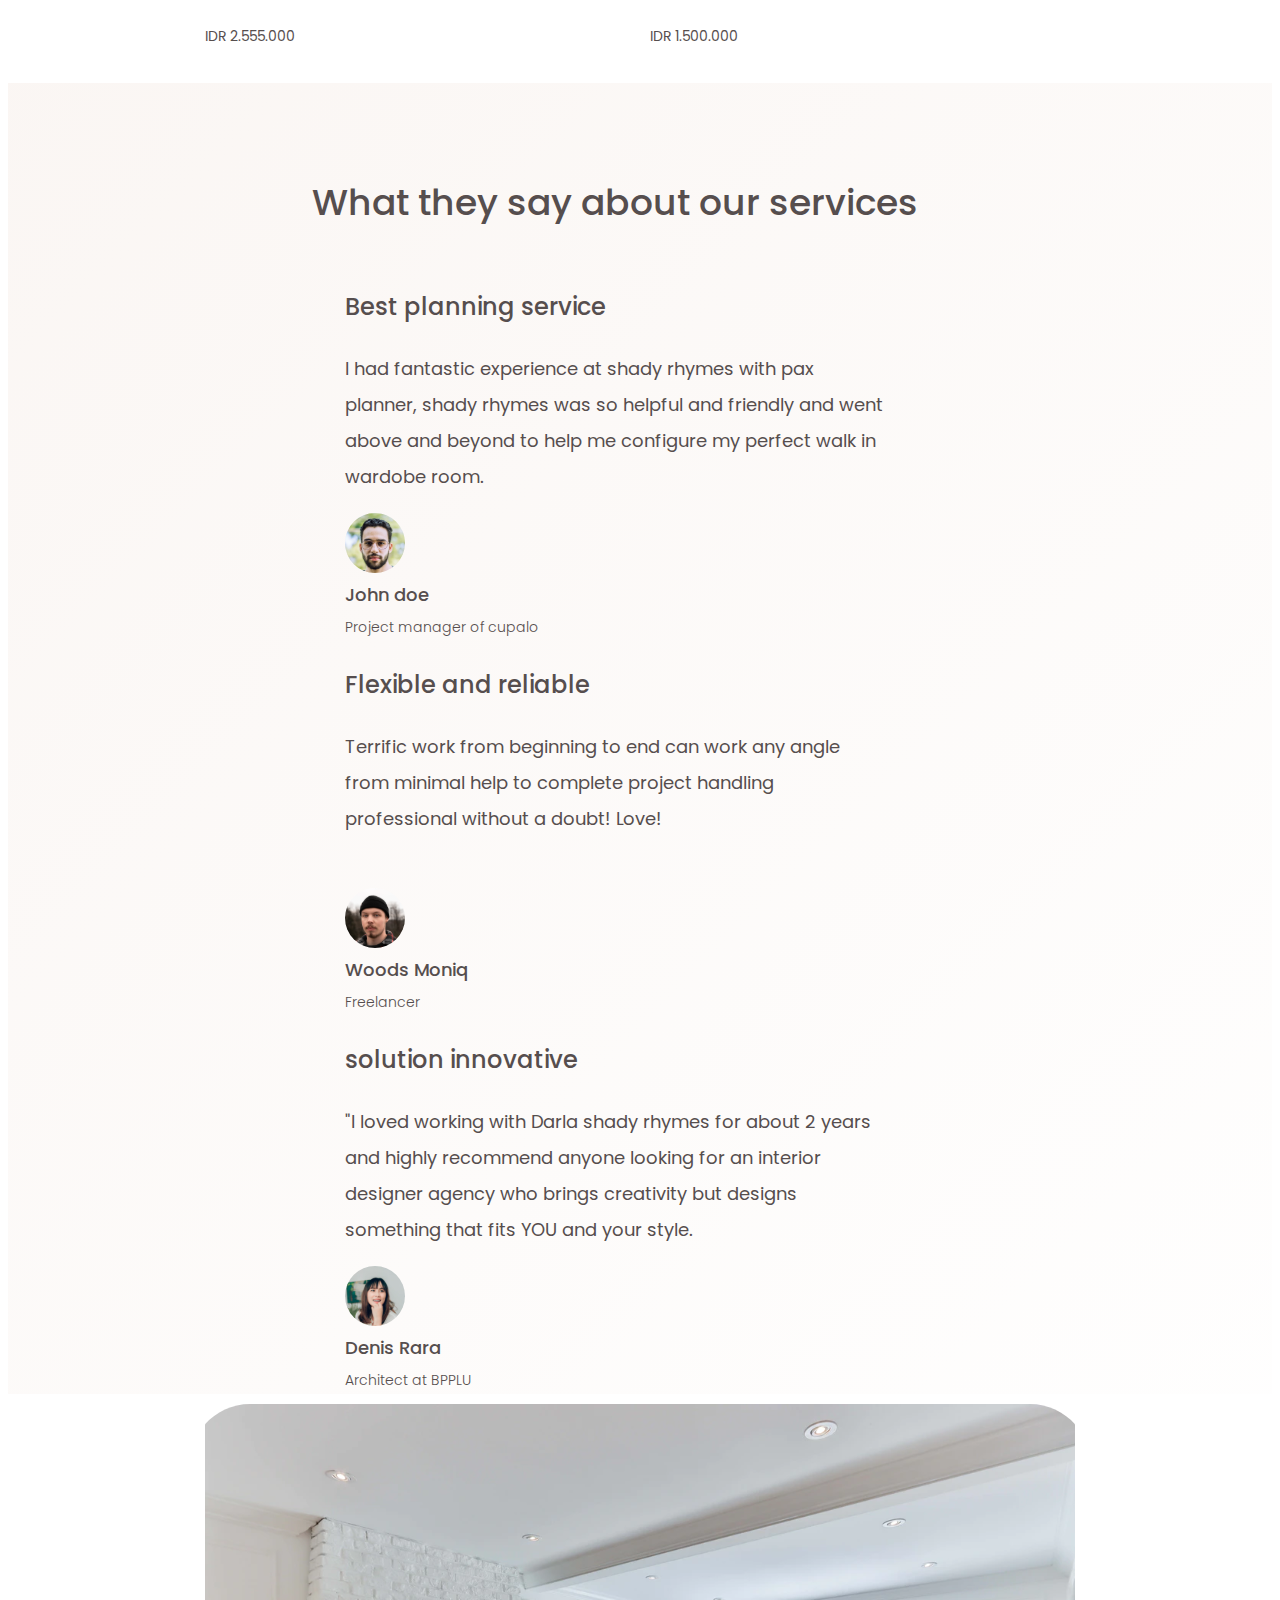
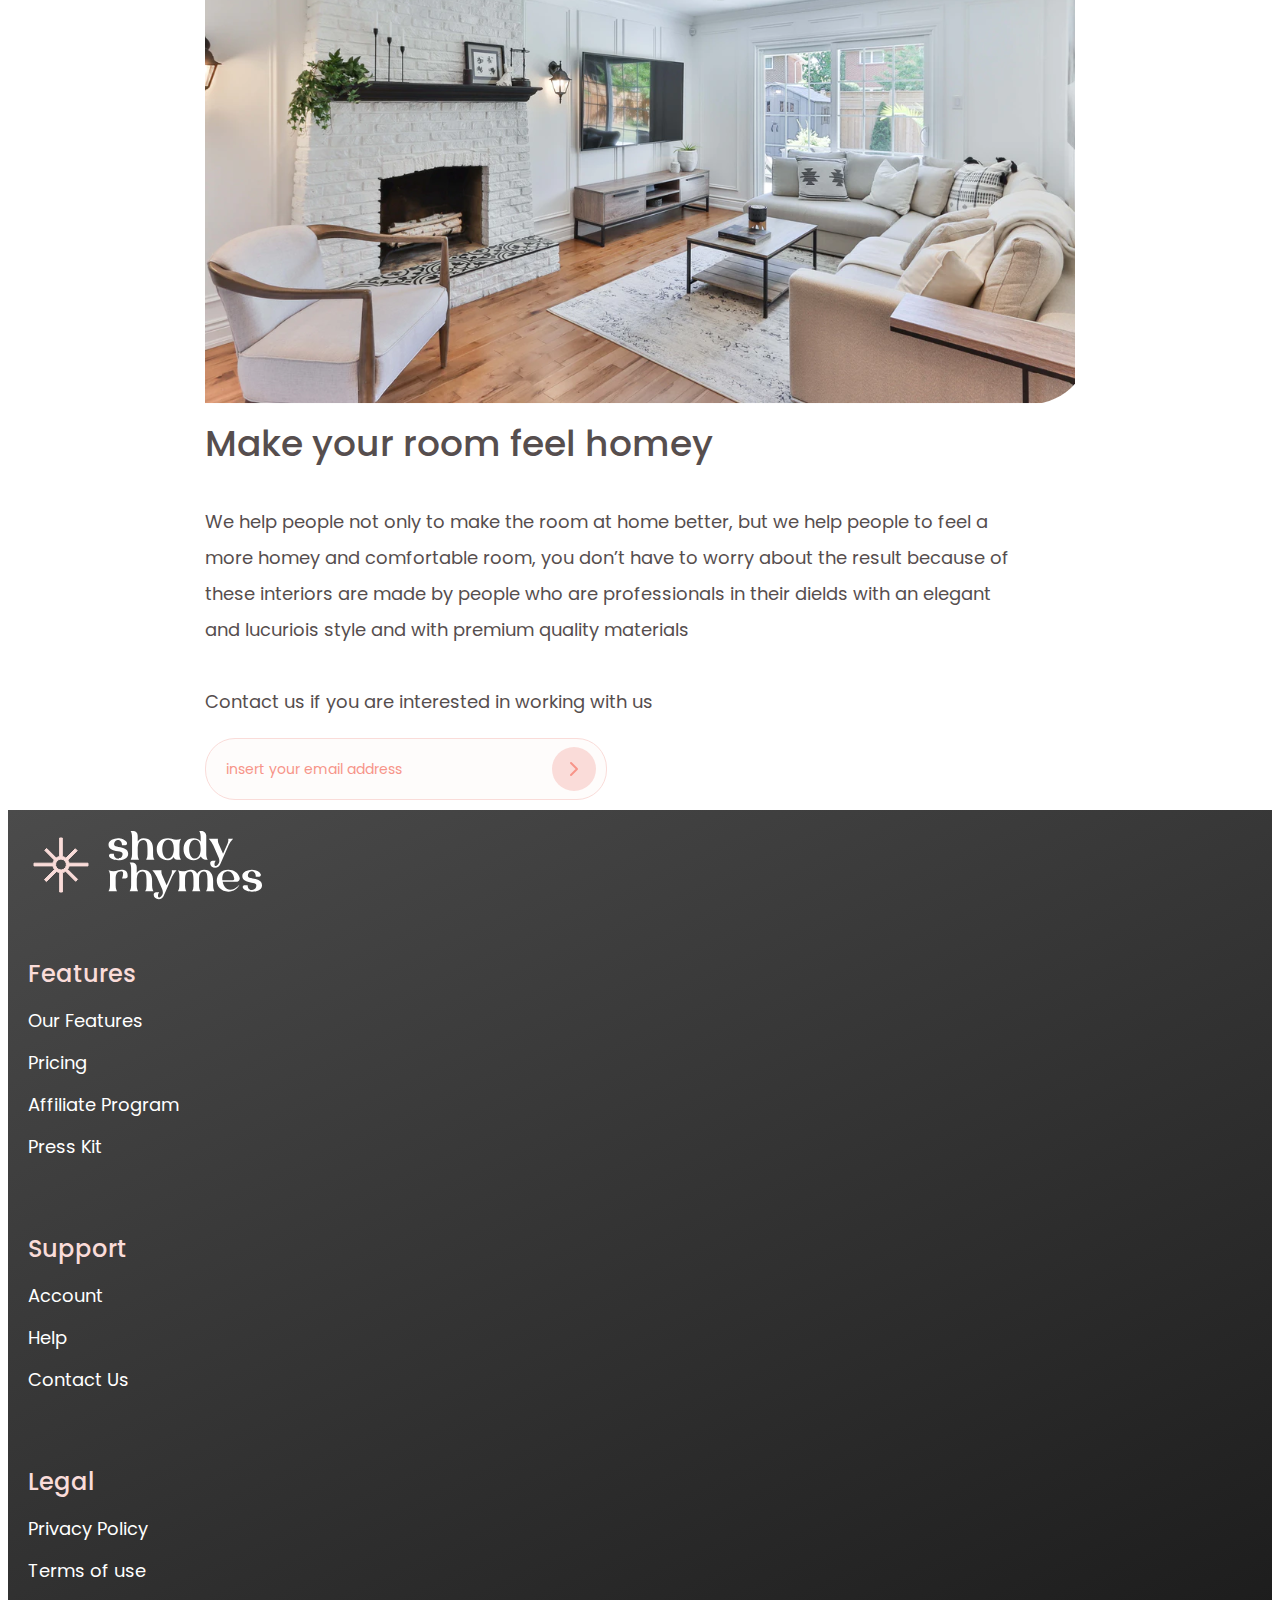
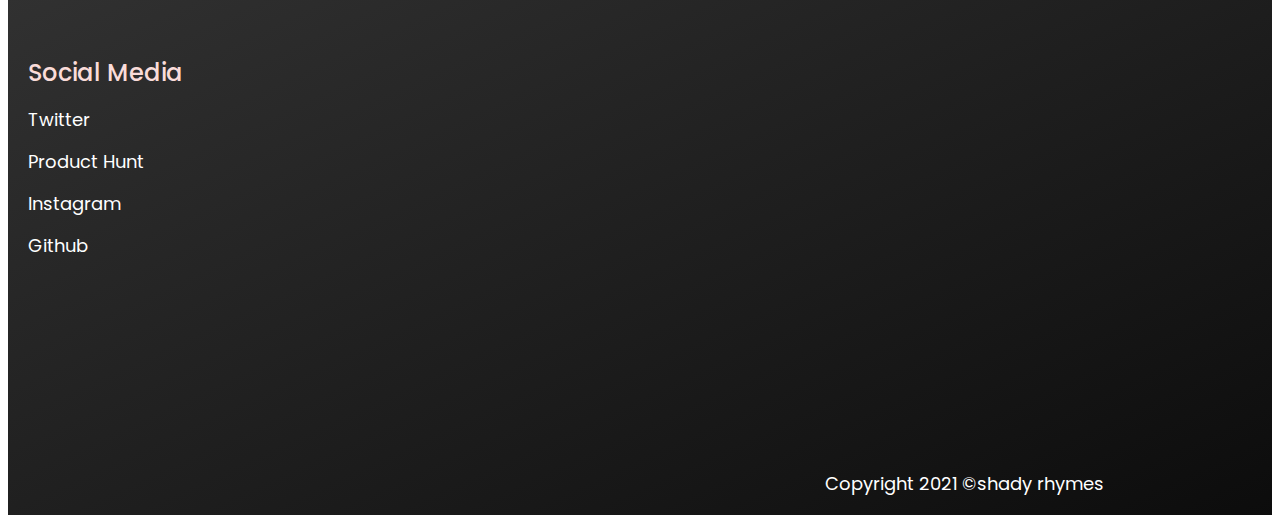
==== commit 905ee608: "fixed" ====
--- a/index.html
+++ b/index.html
@@ -1,320 +1,291 @@
 <!DOCTYPE html>
 <html>
-<head>
-    <title>Ha Tuan</title>
-    <link rel="stylesheet" href="design.css">
-
-    <link rel="preconnect" href="https://fonts.googleapis.com">
-<link rel="preconnect" href="https://fonts.gstatic.com" crossorigin>
-<link href="https://fonts.googleapis.com/css2?family=Poppins:ital,wght@0,100;0,200;0,300;0,400;0,500;0,600;0,700;0,800;0,900;1,100;1,200;1,300;1,400;1,500;1,600;1,700;1,800;1,900&display=swap" rel="stylesheet">
-
-</head>
-    
-<body>
-    <div class="container">
-        <div class="row1">
-            <div class="header">
-                <img class="bannerlogo" src="/asset/Asset 1 1.svg">
-                <div class="navigation">
-                    <div class="furnitureandvector">
-                        <div class="furniture">Furniture</div>
-                        <img class="vector" src="/asset/Vector 114.svg">
-                    </div>
-
-                    <div class="Shop">Shop</div>
-                    <div class="AboutUs">About Us</div>
-                    <div class="Contact">Contact</div>
-
-                </div>
+    <head>
+        <link rel="stylesheet" href="style.css">
+        <link rel="preconnect" href="https://fonts.googleapis.com">
+        <link rel="preconnect" href="https://fonts.gstatic.com" crossorigin>
+        <link href="https://fonts.googleapis.com/css2?family=Poppins:ital,wght@0,100;0,200;0,300;0,400;0,500;0,600;0,700;0,800;0,900;1,100;1,200;1,300;1,400;1,500;1,600;1,700;1,800;1,900&display=swap" rel="stylesheet">
+
+    </head>
+
+    <body>
+        <div class="container">
+            <div class="row1">
+                <div class="header">
+                    <img class="bannerlogo" src="/assets/Asset 1 1.svg">
+                    <div class="navigation">
+                        <div class="furnitureandvector">
+                            <div class="furniture">Furniture</div>
+                            <img class="vector" src="/assets/Vector 114.svg">
+                        </div>
+    
+                        <div class="Shop">Shop</div>
+                        <div class="AboutUs">About Us</div>
+                        <div class="Contact">Contact</div>
+    
+                    </div>
+
+                
+                </div>
+                <div class="firsttitle">Make Your Interior More Minimaistic & Modern</div>
+                <div class="subtitle">Bringing interiors to life, understanding the person or people living in a home is far greater need in design.</div>
+    
+            </div>
+            <div class="row2">
+                <div class="whychoosingus">
+                    <h1>Why Choosing Us</h1>
+                    <div class="container2">   
+                        <div class="rectangle1">
+                            <img class="logo" src="/assets/wcu1.svg">
+                            <h3>Professionalism</h3>
+                            <h4>We deliver the final work with great professional way.</h4>
+                            <p class="moreinfo">more info</p>
+                        </div>
+
+                        <div class="rectangle2">
+                            <img class="logo" src="/assets/icon (2).svg">
+                            <h3>Smooth workflow</h3>
+                            <h4>We provide the most easy smoth workflow of interior design.</h4>
+                            <p class="moreinfo">more info</p>
+                        </div>
+
+                        <div class="rectangle3">
+                            <img class="logo" src="/assets/icon (3).svg">
+                            <h3>Trusted Platform</h3>
+                            <h4>People trust us since we openend the company</h4>
+                            <p class="moreinfo">more info</p>
+                        </div>
+
+                        <div class="rectangle4">
+                            <img class="logo" src="/assets/icon (4).svg">
+                            <h3>Qualified employee</h3>
+                            <h4>Our employees are the best of the field from the city</h4>
+                            <p class="moreinfo">more info</p>
+                        </div>
+                    </div>
+
+                </div>
+                
+                <div class="visualidea">
+                    
+                    <div class="visual-left">
+                        <h1 class="title">Visualize your ideas with us</h1>
+                        <p class="p1">We are ready to help you build and also realize the room design that you dream of, with our experts and also the best category recommendations from us </p>
+                        <div class="modern-minus">
+                            <h3>Modern</h3>
+                            <img class="minus" src="/assets/Vector 111.svg">
+                        </div>
+                            
+                        <p>Modern design is a term in the design world that refers to a house with a clean design, simple color choices, the use of materials including metal, glass, and steel, and is usually accompanied by clean lines.
+                        </p>
+                        
+                        <div class="contemp-plus">
+                            <h3>Contemporary</h3>
+                            <img class="plus" src="assets/plus.svg">
+
+                        </div>
+                        <div class="minimalis-plus">
+                            <h3>Minimalis</h3>
+                            <img class="plus" src="assets/plus.svg">
+
+
+                        </div>
+                        <div class="industrial-plus">
+                            <h3>Industrial</h3>
+                            <img class="plus" src="assets/plus.svg">
+
+
+                        </div>
+
+                        <h4>See more category</h4>
+                    </div>
+                    <div class="visual-right">
+                        <img class="stripe" src="/assets/Vector 115.svg">
+                        <img class="image2" src="/assets/image 5.svg">
+                        
+                    </div>    
+                    
+                    
+                </div>
+                
+                
+                
+                <h1 class="productTitle">Featured Product</h1>
+                <div class="product">
+                    
+                    <div class="chair">
+                        <img src="assets/image (3) copy.svg">
+                        <h3>Product</h3>
+                        <h4>Category</h4>
+                        <div class="rating">
+                            <img src="/assets/Star.png">
+                            <img src="/assets/Star.png">
+                            <img src="/assets/Star.png">
+                            <img src="/assets/Star.png">
+                            <img src="/assets/Star.png">
+                        </div>
+                        <h5>IDR 795.000</h5>
+
+                    </div>
+
+                    <div class="chair1">
+                        <img src="assets/image (4).svg">
+                        <h3>Product</h3>
+                        <h4>Category</h4>
+                        <div class="rating">
+                            <img src="/assets/Star.png">
+                            <img src="/assets/Star.png">
+                            <img src="/assets/Star.png">
+                            <img src="/assets/Star.png">
+                            <img src="/assets/Star.png">
+                        </div>
+                        <h5>IDR 595.000</h5>
+
+                    </div>
+                    <div class="chair">
+                        <img src="assets/image (6).svg">
+                        <h3>Product</h3>
+                        <h4>Category</h4>
+                        <div class="rating">
+                            <img src="/assets/Star.png">
+                            <img src="/assets/Star.png">
+                            <img src="/assets/Star.png">
+                            <img src="/assets/Star.png">
+                            <img src="/assets/Star.png">
+                        </div>
+                        <h5>IDR 2.555.000</h5>
+
+                    </div>
+                    <div class="chair">
+                        <img src="assets/image (5).svg">
+                        <h3>Product</h3>
+                        <h4>Category</h4>
+                        <div class="rating">
+                            <img src="/assets/Star.png">
+                            <img src="/assets/Star.png">
+                            <img src="/assets/Star.png">
+                            <img src="/assets/Star.png">
+                            <img src="/assets/Star.png">
+                        </div>
+                        <h5>IDR 1.500.000</h5>
+
+                    </div>
+
+                </div>
+            </div>
+            <div class="whattheysay">
+                <h1>What they say about our services</h1>
+                <div class="customer">
+                    <div class="man">
+                        <h2>Best planning service</h2>
+                        <p>I had fantastic experience at shady rhymes with pax planner, shady rhymes was so helpful and friendly and went above and beyond to help me configure my perfect walk in wardobe room.</p>
+                        <div class="profile">
+                            <img src="assets/image (1).svg">
+                            <div class="name">John doe</div>
+                            <div class="role">Project manager of cupalo</div>
+                        </div>
+                    </div>
+    
+                    <div class="man2">
+                        <h2>Flexible and reliable</h2>
+                        <p>Terrific work from beginning to end can work any angle from minimal help to complete project handling professional without a doubt!  Love!</p>
+                        <div class="profile">
+                            <img src="assets/image (2).svg">
+                            <div class="name">Woods Moniq</div>
+                            <div class="role">Freelancer</div>
+                        </div>
+                    </div>
+    
+    
+                    <div class="man">
+                        <h2>solution innovative</h2>
+                        <p>"I loved working with Darla shady rhymes for about 2 years and highly recommend anyone looking for an interior designer agency who brings creativity but designs something that fits YOU and your style.</p>
+                        <div class="profile">
+                            <img src="assets/image (3).svg">
+                            <div class="name">Denis Rara</div>
+                            <div class="role">Architect at BPPLU</div>
+                        </div>
+                    </div>
+                </div>
+    
+                </div>
+               
+            <div class="homey">
+                <img class="homeyImg" src="/assets/image 11.svg">
+                
+                <div class="homeyText">
+
+                    <h1>Make your room feel homey</h1>
+                    <p>We help people not only to make the room at home better, but we help people to feel a more homey and comfortable room, you don’t have to worry about the result because of these interiors are made by people who are professionals in their dields with an elegant and lucuriois style and with premium quality materials
+
+                    <br><br> Contact us if you are interested in working with us</p>
+                    <div class="searchbar">
+                        <h4>insert your email address</h4>
+                        <img src="/assets/button search.svg">
+                    </div>
+                </div>
+                
+
+            </div>
+
+            <div class="footer">
+                <div class="footerdetails">
+                    <img src="/assets/Asset 1 1 (1).svg">
+                    <div class="details">
+                        <h1>Features</h1>
+                        <h2>Our Features</h2>
+                        <h2>Pricing</h2>
+                        <h2>Affiliate Program</h2>
+                        <h2>Press Kit</h2>
+                    </div>
+
+                    <div class="details">
+                        <h1>Support</h1>
+                        <h2>Account</h2>
+                        <h2>Help</h2>
+                        <h2>Contact Us</h2>
+                    </div>
+
+                    <div class="details">
+                        <h1>Legal</h1>
+                        <h2>Privacy Policy</h2>
+                        <h2>Terms of use</h2>
+                    </div>
+
+                    <div class="details">
+                        <h1>Social Media</h1>
+                        <h2>Twitter</h2>
+                        <h2>Product Hunt</h2>
+                        <h2>Instagram</h2>
+                        <h2>Github</h2>
+                    </div>
+                </div>
+
+                
+
+                <h3>Copyright 2021 ©shady rhymes</h3>
+            </div>
             
-            </div>
-            <div class="firsttitle">Make Your Interior More Minimaistic & Modern</div>
-            <div class="subtitle">Bringing interiors to life, understanding the person or people living in a home is far greater need in design.</div>
 
         </div>
-            
-
-
-
-
-
-
-        <div class="row2">
-            <h1 class="text3">Why Choosing Us</h1>
-
-            <div class="container1">
-                <div class="rectangle1">
-                    
-                    <img class="logo" src="asset/icon (1).svg" >
-                  
-                        
-                    <p class="title">Professionalism</p>
-
-
-                    <p class="description">We deliver the final work with great professional way.</p>
-                    <p class="info">more info</p>
-                </div>
-
-                <div class="rectangle2">
-                    <img class="logo" src="asset/icon (2).svg" >
-                    <p class="title">Smooth workflow</p>
-
-                    <p class="description">We provide the most easy smoth workflow of interior design.</p>
-                    <p class="info">more info</p>
-
-                </div>
-
-                <div class="rectangle3">
-                    <img class="logo" src="asset/icon (3).svg" >
-                    <p class="title">Trusted Platform</p>
-
-                    <p class="description">People trust us since we openend the company</p>
-                    <p class="info">more info</p>
-
-                </div>
-
-                <div class="rectangle4">
-                    <img class="logo" src="asset/icon (4).svg" >
-                    <p class="title">Qualified Employee</p>
-
-                    <P class="description">Our employees are the best of the field from the city</P>
-                    <p class="info">more info</p>
-
-                </div>
-
-
-
-
-            </div>
-
-        </div>
-        <div class="row3">
-
-            <div class="paragraph">
-                <div class="title2">Visualize your ideas with us</div>
-                <div class="text4">We are ready to help you build and also realize the room design that you dream of, with our experts and also the best category recommendations from us</div>
-                <div class="modernminus">
-
-                    <div class="text5">Modern</div>
-                    <img class="minus" src="/asset/Vector 111.svg">
-
-                </div>
-                    
-                <div class="text6">Modern design is a term in the design world that refers to a house with a clean design, simple color choices, the use of materials including metal, glass, and steel, and is usually accompanied by clean lines.
-                </div>
-                
-                
-                <div class="contemporary">
-                    <div class="text7">Contemporary</div>
-                    <img class="plus1" src="/asset/plus.svg">
-                 
-                </div>
-                
-                <div class="minimalis">
-                    <div class="text8">Minimalis</div>
-                    <img class="plus2" src="/asset/plus.svg">
-                   
-                </div>
-
-
-                <div class="industrial"> 
-                    <div class="text9">Industrial</div>
-                    <img class="plus3" src="/asset/plus.svg">
-                  
-                </div>   
-                    
-
-                <div class="seemore">See more category</div>
-
-                    
-
-
-            </div>
-            <div class="imgandstripe">
-                <img class="stripe" src="/asset/Vector 115.svg">
-                <div class="image2"></div>
-            </div>
-            
-        </div>
-
-        <div class="row4">
-            <p class="text10">Featured Product</p>
-
-            <div class="container2">
-                <div class="product1">
-                    <div class="rectangle5"></div>
-                    <div class="product11">Product</div>
-                    <div class="category1">Category</div>
-                    <div class="rating1">
-                        <img class="star" src="/asset/Star.png">
-                        <img class="star" src="/asset/Star.png">
-                        <img class="star" src="/asset/Star.png">
-                        <img class="star" src="/asset/Star.png">
-                        <img class="star" src="/asset/Star.png">
-
-                    </div>
-                        
-                    <div class="price1">IDR 795.000</div>
-
-                </div>
-
-                <div class="product2">
-                    <div class="rectangle6"></div>
-                    
-                    <div class="product12">Product</div>
-                    <div class="category2">Category</div>
-                    <div class="rating2">
-                        <img class="star" src="/asset/Star.png">
-                        <img class="star" src="/asset/Star.png">
-                        <img class="star" src="/asset/Star.png">
-                        <img class="star" src="/asset/Star.png">
-                        <img class="star" src="/asset/Star.png">
-
-                    </div>
-                        
-                    <div class="price2">IDR 595.000</div>
-                </div>
-
-                <div class="product3">
-                    <div class="rectangle7"></div>
-                    <div class="product13">Product</div>
-                    <div class="category3">Category</div>
-                    <div class="rating3">
-                        <img class="star" src="/asset/Star.png">
-                        <img class="star" src="/asset/Star.png">
-                        <img class="star" src="/asset/Star.png">
-                        <img class="star" src="/asset/Star.png">
-                        <img class="star" src="/asset/Star.png">
-
-                    </div>
-                        
-                    <div class="price3">IDR 2.555.000</div>
-                </div>
-
-                <div class="product4">
-                    <div class="rectangle8"></div>
-                    <div class="product14">Product</div>
-                    <div class="category4">Category</div>
-                    <div class="rating4">
-                        <img class="star" src="/asset/Star.png">
-                        <img class="star" src="/asset/Star.png">
-                        <img class="star" src="/asset/Star.png">
-                        <img class="star" src="/asset/Star.png">
-                        <img class="star" src="/asset/Star.png">
-
-                    </div>
-                        
-                    <div class="price4">IDR 1.500.000</div>
-                </div>
-
-
-            </div>
-
-        </div>
-        <div class="row5">
-            <div class="whattheysay">What they say about our services</div>
-
-            <div class="container3">
-                <div class="man1">
-                    <div class="text11">Best planning service</div>
-                    <div class="text11D">I had fantastic experience at shady rhymes with pax planner, shady rhymes was so helpful and friendly and went above and beyond to help me configure my perfect walk in wardobe room.</div>
-                    <div class="man1Detail">
-                        <img class="man1Img" src="/asset/image (1).svg">
-                        <div class="namerole1">
-                            <div class="name1">John doe</div>
-                            <div class="role1">Project manager of cupalo</div>
-                        </div>
-                    </div>
-                </div>
-
-                <div class="man2">
-                    <div class="text12">Flexible and reliable</div>
-                    <div class="text12D">Terrific work from beginning to end can work any angle from minimal help to complete project handling professional without a doubt!  Love!</div>
-                    <div class="man2Detail">
-                        <img class="man2Img" src="/asset/image (2).svg">
-                        <div class="namerole2">
-                            <div class="name2">Woods Moniq</div>
-                            <div class="role2">Freelancer</div>
-                        </div>
-                    </div>
-                </div>
-
-                <div class="man3">
-                    <div class="text13">solution innovative</div>
-                    <div class="text13D">"I loved working with Darla shady rhymes for about 2 years and highly recommend anyone looking for an interior designer agency who brings creativity but designs something that fits YOU and your style.</div>
-                    <div class="man3Detail">
-                        <img class="man3Img" src="/asset/image (3).svg">
-                        <div class="namerole3">
-                            <div class="name3">Denis Rara</div>
-                            <div class="role3">Architect at BPPLU</div>
-                        </div>
-                    </div>
-                </div>
-            </div>
-        </div>
-
-        <div class="row6">
-            <img class="homeyImg" src="/asset/image 11.svg">
-            <div class="container4">
-                <div class="text14">Make your room feel homey</div>
-                <div class="text14D">We help people not only to make the room at home better, but we help people to feel a more homey and comfortable room, you don’t have to worry about the result because of these interiors are made by people who are professionals in their dields with an elegant and lucuriois style and with premium quality materials
-
-                <br><br>Contact us if you are interested in working with us</div>
-                <div class="insertEmail">
-                    <div class="email">Insert your email address</div>
-                    <img class="buttonsearch" src="/asset/button search.svg">
-                </div>
-
-            </div>
-        </div>
-
-
-        <div class="row7">
-            <div class="container5">
-          
-                    <img class="shadyrhymes" src="/asset/Asset 1 1.svg">
-                    <div class="features">
-                        <div class="capFeature">Features</div>
-                        <div class="f1">Our Features</div>
-                        <div class="f2">Pricing</div>
-                        <div class="f3">Affiliate Program</div>
-                        <div class="f4">Press Kit</div>
-                    </div>
-                    <div class="support">
-                        <div class="capSupport">Support</div>
-                        <div class="s1">Account</div>
-                        <div class="s2">Help</div>
-                        <div class="s3">Contact Us</div>
-                    </div>
-                    <div class="legal">
-                        <div class="capLegal">Legal</div>
-                        <div class="l1">Privacy Policy</div>
-                        <div class="l2">Term of Use</div>
-                    </div>
-                    <div class="socialMedia">
-
-                        <div class="capSocialMedia">Social Media</div>
-                        <div class="sm1">Twitter</div>
-                        <div class="sm2">Product Hunt</div>
-                        <div class="sm3">Instagram</div>
-                        <div class="sm4">Github</div>
-                    </div>
-                
-
-
-
-            </div>
-            <div class="copyright">Copyright 2021 ©shady rhymes</div>
-
-
-
-        </div>
-
-    </div>
-
-
-
-    
-
-</body>
+
+
+
+
+
+
+
+
+
+    </body>
+
+
+
+
+
+
+
+
+
+
 </html>--- a/style.css
+++ b/style.css
@@ -0,0 +1,665 @@
+html, body {
+    max-width: 100%;
+    overflow-x: hidden;
+}
+.header {
+        display: flex;
+        flex-direction: row;
+        width: 1920px;
+    
+    }
+.container {
+    display: flex;
+    flex-direction: column;
+    align-items: center;
+    max-width: 1920px;
+
+
+} 
+.navigation {
+        display: flex;
+        flex-direction: row;
+
+        margin-top: 44px;
+        margin-left: 531px;
+
+
+
+    }
+
+
+.furniture {
+        color: #FFF;
+    font-family: Poppins;
+    font-size: 18px;
+    font-style: normal;
+    font-weight: 400;
+    line-height: normal;
+    
+    }
+.furnitureandvector {
+        display: flex;
+        flex-direction: row;
+    }
+.vector {
+        width: 9px;
+        height: 5px;
+        flex-shrink: 0;
+        stroke-width: 1px;
+        stroke: #FFF;
+        margin-left: 5px;
+        margin-top: 10px;
+    
+    }
+    
+.Shop {
+        color: #FFF;
+    font-family: Poppins;
+    font-size: 18px;
+    font-style: normal;
+    font-weight: 400;
+    line-height: normal;
+    margin-left: 60px;
+    }
+.AboutUs {
+        color: #FFF;
+    font-family: Poppins;
+    font-size: 18px;
+    font-style: normal;
+    font-weight: 400;
+    line-height: normal;
+    margin-left: 60px;
+    
+    }
+.Contact {
+        color: #FFF;
+    font-family: Poppins;
+    font-size: 18px;
+    font-style: normal;
+    font-weight: 400;
+    line-height: normal;
+    margin-left: 60px;
+    
+    }
+    
+    
+.firsttitle {
+        max-width: 834px;
+        position: relative;
+        color: #FFF;
+        text-align: center;
+        font-family: Poppins;
+        font-size: 48px;
+        font-style: normal;
+        font-weight: 600;
+        line-height: normal;
+    
+        margin-top:165px;
+    
+    
+    }
+.subtitle {
+        max-width: 574px;
+        height: 72px;
+        
+    
+        color: #FFF;
+        text-align: center;
+        font-family: Poppins;
+        font-size: 18px;
+        font-style: normal;
+        font-weight: 400;
+        line-height: 200%; /* 36px */
+    
+        margin-top: 40px;
+       
+    }
+    
+    
+    
+    
+    
+.bannerlogo {
+
+        margin-top: 40px;
+        width: 119px;
+        height: 35px;
+        flex-shrink: 0;
+
+        margin-left: 80px;
+    }
+    
+.row1 {
+        display: flex;
+        max-width: 1920px;
+
+        height: 1000px;
+        flex-shrink: 0;
+        flex-direction: column;
+        background-repeat: no-repeat;
+        background: rgba(0, 0, 0, 0.25);
+        background: url("/assets/image1.png");
+        background-color: lightgray;
+        background-blend-mode: multiply;
+
+
+        align-items: center;
+    }
+    
+
+
+
+
+
+
+
+.row2 {
+    display: flex;
+    flex-direction: column;
+    margin: auto;
+    align-items: flex-start;
+}
+
+.rectangle1{
+    border-radius: 10px;
+    border: 1px solid #FADCD9;
+    background: rgba(255, 255, 255, 0.20);
+    box-shadow: 4px 2px 10px 2px rgba(247, 148, 137, 0.20);
+
+    max-width: 425px;
+
+
+
+
+}
+.rectangle2,
+.rectangle3,
+.rectangle4 {
+    max-width: 425px;
+
+}
+.container2 .logo {
+    width: 60px;
+    height: 60px;
+    flex-shrink: 0;
+}
+.whychoosingus {
+    display: flex;
+    flex-direction: column;
+
+}
+.whychoosingus h1 {
+    color: #564E4E;
+    font-family: Poppins;
+    font-size: 36px;
+    font-style: normal;
+    font-weight: 500;
+    line-height: 200%; /* 72px */
+
+    margin-top: 80px;
+
+
+}
+.whychoosingus .logo {
+    padding-top: 16px;
+    max-width: 40px;
+    max-height: 40px;
+    flex-shrink: 0;
+}
+.whychoosingus h3,h4,p,.logo {
+    padding-left: 20px;
+
+}
+.container2 {
+    display: flex;
+    gap: 20px;
+    margin: auto;
+
+
+}
+.whychoosingus h3 {
+    color: #564E4E;
+    font-family: Poppins;
+    font-size: 18px;
+    font-style: normal;
+    font-weight: 500;
+    line-height: 200%; /* 36px */
+}
+.whychoosingus h4 {
+    color: #564E4E;
+    font-family: Poppins;
+    font-size: 18px;
+    font-style: normal;
+    font-weight: 400;
+    line-height: 200%; /* 36px */
+}
+.whychoosingus p {
+    color: #F79489;
+    font-family: Poppins;
+    font-size: 18px;
+    font-style: normal;
+    font-weight: 400;
+    line-height: 200%; /* 36px */
+}
+
+
+.visualidea {
+    display: flex;
+    flex-direction: row;
+    margin-top: 200px;
+
+
+    
+}
+
+.visualidea h1 {
+    color: #564E4E;
+    font-family: Poppins;
+    font-size: 36px;
+    font-style: normal;
+    font-weight: 500;
+    line-height: 200%; /* 72px */
+
+
+}
+.visualidea p {
+    color: #564E4E;
+    font-family: Poppins;
+    font-size: 18px;
+    font-style: normal;
+    font-weight: 300;
+    line-height: 200%; /* 36px */
+    padding-left: 0px;
+    max-width: 773px;
+    
+}
+.visualidea .p1 {
+    color: #564E4E;
+    font-family: Poppins;
+    font-size: 18px;
+    font-style: normal;
+    font-weight: 400;
+    line-height: 200%; /* 36px */
+    max-width: 806px;
+    padding-left: 0px;
+}
+.visualidea h3 {
+        color: #564E4E;
+    font-family: Poppins;
+    font-size: 18px;
+    font-style: normal;
+    font-weight: 400;
+    line-height: 200%; /* 36px */
+    padding-left: 0px;
+
+}
+.visualidea h4 {
+    color: #F79489;
+    font-family: Poppins;
+    font-size: 18px;
+    font-style: normal;
+    font-weight: 400;
+    line-height: 200%; /* 36px */
+    padding-left: 0px;
+    margin-bottom: 0px;
+
+}
+.visual-right .image2 {
+    margin-left: 18px;
+    padding-right: 67px;
+    width: 100%;
+}
+.stripe {
+    margin-left: 64px;
+    stroke-width: 2px;
+    stroke: #FADCD9;
+    padding-bottom: 215px;
+}
+.visual-right{
+    display: flex;
+
+}
+.modern-minus {
+    display: flex;
+    gap: 708px;
+}
+.contemp-plus{
+    display: flex;
+    gap: 642px;
+}
+.minimalis-plus{
+    display: flex;
+    gap: 690px;
+}
+.industrial-plus{
+    display: flex;
+    gap: 691px;
+}
+
+
+.productTitle {
+    color: #564E4E;
+    font-family: Poppins;
+    font-size: 36px;
+    font-style: normal;
+    font-weight: 500;
+    line-height: 200%; /* 72px */
+    margin: auto;
+    margin-top: 200px;
+
+}
+.product h3 {
+    color: #564E4E;
+    font-family: Poppins;
+    font-size: 14px;
+    font-style: normal;
+    font-weight: 400;
+    line-height: 200%; /* 28px */
+}
+.product h4 {
+    color: #C4C4C4;
+    font-family: Poppins;
+    font-size: 12px;
+    font-style: normal;
+    font-weight: 400;
+    line-height: 200%; /* 24px */
+    padding-left: 0px;
+
+}
+.product h5 {
+    color: #564E4E;
+    font-family: Poppins;
+    font-size: 14px;
+    font-style: normal;
+    font-weight: 400;
+    line-height: 200%; /* 28px */
+}
+.product {
+    display: flex;
+    align-items: center;
+    gap: 20px;
+
+}
+
+
+.whattheysay {
+    background: linear-gradient(315deg, #FFF 0%, #FAF5F2 100%);
+
+    min-height: 800px;
+    display: flex;
+    flex-direction: column;
+    width: 1920px;
+    margin-right: 4%;
+    margin-top: 200px;
+
+
+}
+.whattheysay h1 {
+    color: #564E4E;
+    font-family: Poppins;
+    font-size: 36px;
+    font-style: normal;
+    font-weight: 500;
+    line-height: 200%; /* 72px */
+
+    margin-top: 84px;
+
+    align-self: center;
+}
+.whattheysay h2 {
+    color: #564E4E;
+    font-family: Poppins;
+    font-size: 24px;
+    font-style: normal;
+    font-weight: 500;
+    line-height: 200%; /* 48px */
+}
+.whattheysay p {
+    color: #564E4E;
+    font-family: Poppins;
+    font-size: 18px;
+    font-style: normal;
+    font-weight: 400;
+    line-height: 200%; /* 36px */
+    padding-left: 0px;
+    max-width: 540px;
+}
+.whattheysay .name {
+    color: #564E4E;
+    font-family: Poppins;
+    font-size: 18px;
+    font-style: normal;
+    font-weight: 500;
+    line-height: 200%; /* 36px */
+}
+.whattheysay .role {
+    color: #564E4E;
+    font-family: Poppins;
+    font-size: 14px;
+    font-style: normal;
+    font-weight: 300;
+    line-height: 200%; /* 28px */
+}
+.customer {
+    display: flex;
+    flex-direction: row;
+    align-items: flex-start;
+    margin-top: 110px;
+    justify-content: space-evenly;
+
+
+}
+.man2 .profile {
+    margin-top:51px;
+}
+
+
+
+
+.homey {
+    margin-top: 200px;
+    display: flex;
+    flex-direction: row;
+    margin-left: 4%;
+    gap: 65px;
+}
+.homey h1 {
+    color: #564E4E;
+    font-family: Poppins;
+    font-size: 36px;
+    font-style: normal;
+    font-weight: 500;
+    line-height: 200%; /* 28px */
+    margin-top: 0px;
+
+    max-width: 810px;
+
+}
+.homey .homeyImg {
+    width: 100%;
+}
+.homey p {
+    color: #564E4E;
+    font-family: Poppins;
+    font-size: 18px;
+    font-style: normal;
+    font-weight: 400;
+    line-height: 200%; /* 24px */
+    padding-left: 0px;
+    max-width: 810px;
+}
+.homey h4 {
+    color: #F79489;
+    font-family: Poppins;
+    font-size: 14px;
+    font-style: normal;
+    font-weight: 400;
+    line-height: 200%; /* 20px */
+}
+.homey .searchbar {
+    border-radius: 30px;
+    border: 1px solid #FADCD9;
+    background: #FEFCFB;
+    max-width: 400px;
+    height: 60px;
+    flex-shrink: 0;
+    display: flex;
+    flex-direction: row;
+    align-items: center;
+}
+.homeyText {
+    margin-left: 65px;
+}
+.searchbar img {
+    margin-left: 150px;
+    width: 44px;
+    height: 44px;
+    flex-shrink: 0;
+}
+
+.footer {
+    margin-top: 200px;
+    width: 1920px;
+    min-height: 600px;
+
+    padding-right: 141px;
+
+    background: linear-gradient(335deg, #000 0%, #4B4B4B 100%);
+}
+.footerdetails {
+    
+    display: flex;
+    flex-direction: row;
+    margin-top: 100px;
+    justify-content: space-evenly;
+
+}
+
+.footer img {
+    
+    width: 238px;
+    height: 70px;
+    flex-shrink: 0;
+}
+.footer h1 {
+    color: #FADCD9;
+    font-family: Poppins;
+    font-size: 24px;
+    font-style: normal;
+    font-weight: 500;
+    line-height: normal;
+}
+.footer h2 {
+    color: #FFF;
+    font-family: Poppins;
+    font-size: 18px;
+    font-style: normal;
+    font-weight: 400;
+    line-height: normal;
+}
+.footer h3 {
+    color: #FFF;
+    font-family: Poppins;
+    font-size: 18px;
+    font-style: normal;
+    font-weight: 400;
+    line-height: normal;
+    margin-top: 197px;
+    margin-left: 817px;
+    width:fit-content;
+
+}
+
+
+
+@media screen and (max-width: 1500px) {
+    .container {
+        gap: 10px;
+    }
+    .navigation {
+
+    }
+    .whychoosingus {
+        margin: auto;
+    }
+    .container2 {
+        display: flex;
+        flex-direction: column;
+        justify-content: center;
+        margin: auto;
+
+    }
+    .visualidea {
+        display: flex;
+        flex-direction: column-reverse;
+
+        margin: auto;
+    }
+    .visual-right .img2 {
+        margin: auto;
+    }
+    .visual-left {
+        margin: auto;
+    }
+    .stripe {display: none;}
+    .row2 {
+        display: flex;
+        flex-direction: column;
+        margin: auto;
+
+
+    }
+    .whychoosingus h1 {display:none;}
+    .rectangle1,
+    .rectangle2,
+    .rectangle3,
+    .rectangle4 {
+        max-width: none;
+    }
+    .homey {
+        display: block;
+        margin: auto;
+    }
+    .homeyText {
+        margin: auto;
+    }
+
+    .product {
+        flex-wrap: wrap;
+        justify-content: center;
+
+    }
+    .whattheysay {
+        margin-top: auto;
+    }
+    .customer {
+        display: flex;
+        flex-direction: column;
+        margin: auto;
+    }
+
+    .footer {
+        margin: auto;
+    }
+    .footer img {
+        margin-top:20px ;
+    }
+    .footerdetails {
+        display: flex;
+        flex-direction: column;
+        margin: auto;
+        gap: 40px;
+        padding-left: 20px;
+    }
+   
+    .footer h3 {
+
+        width: fit-content;
+    }
+    .dropLogo {
+        visibility: visible;
+    }
+
+
+
+}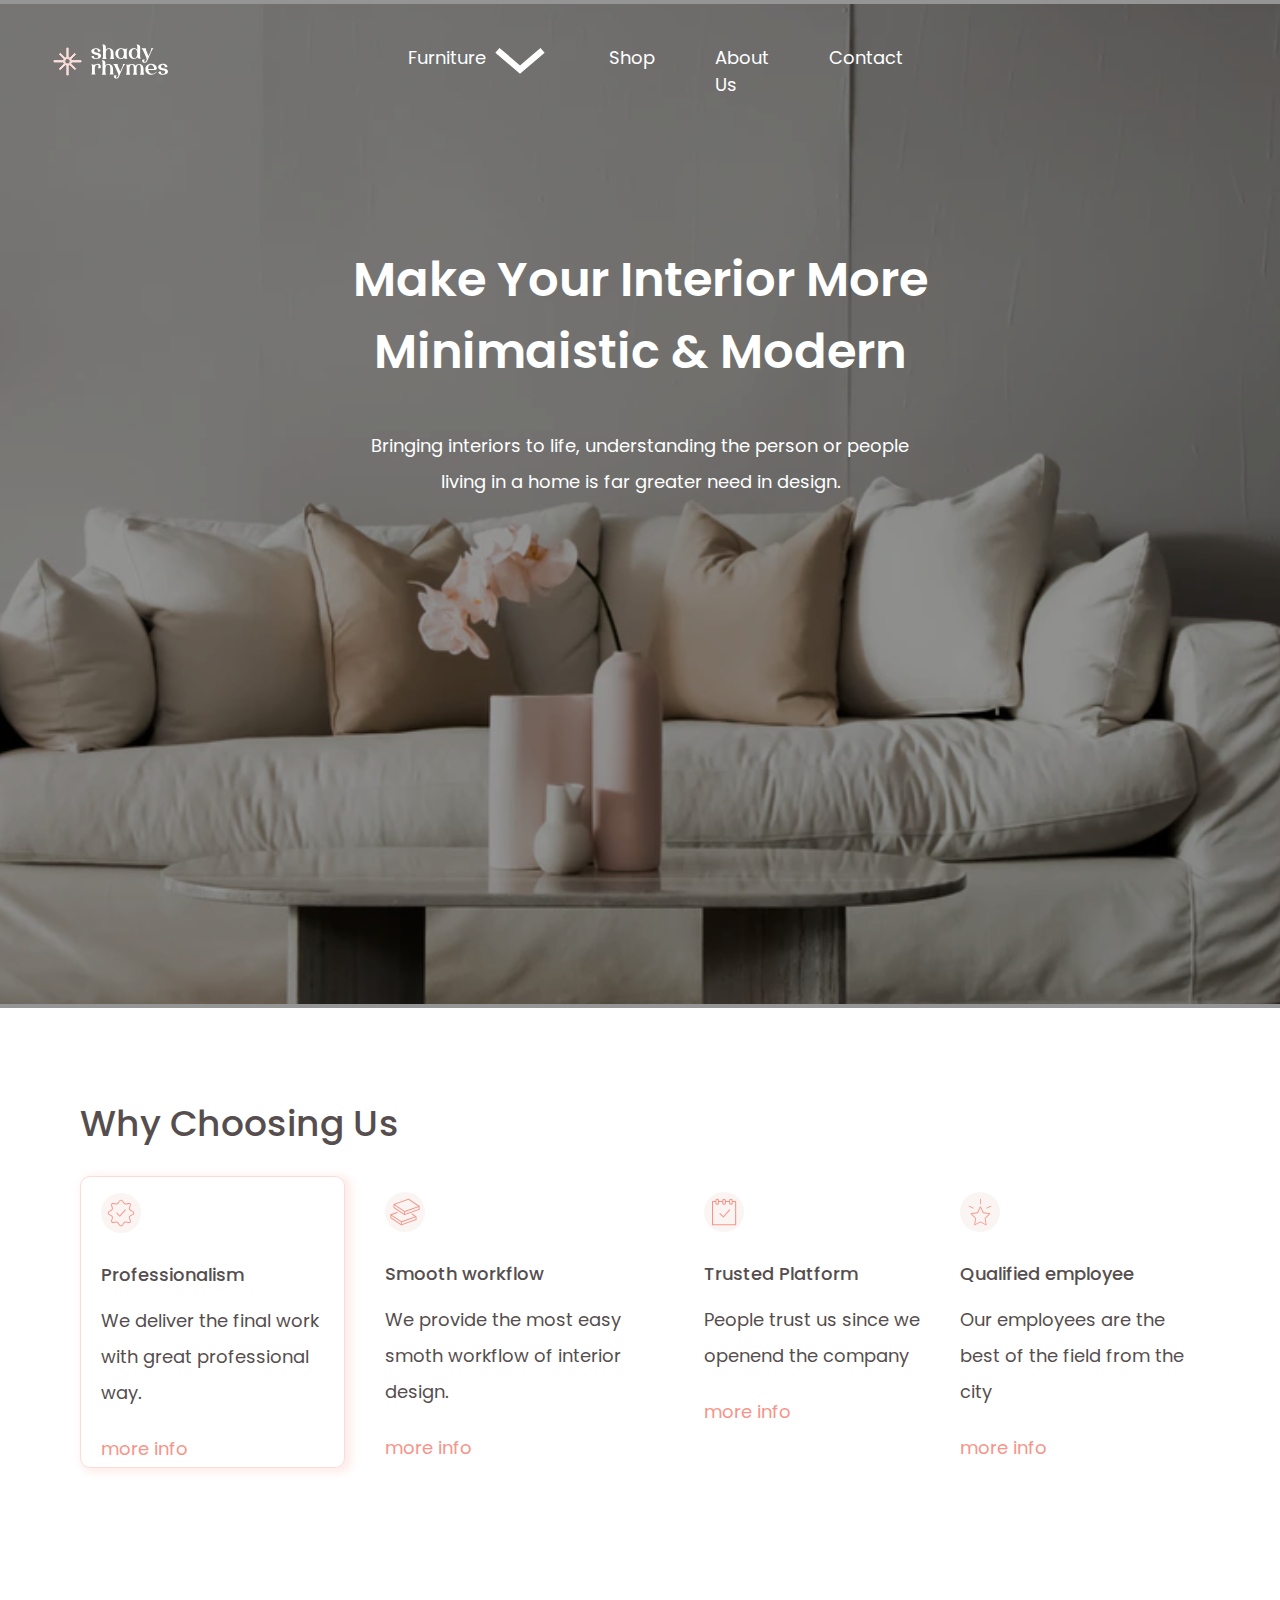
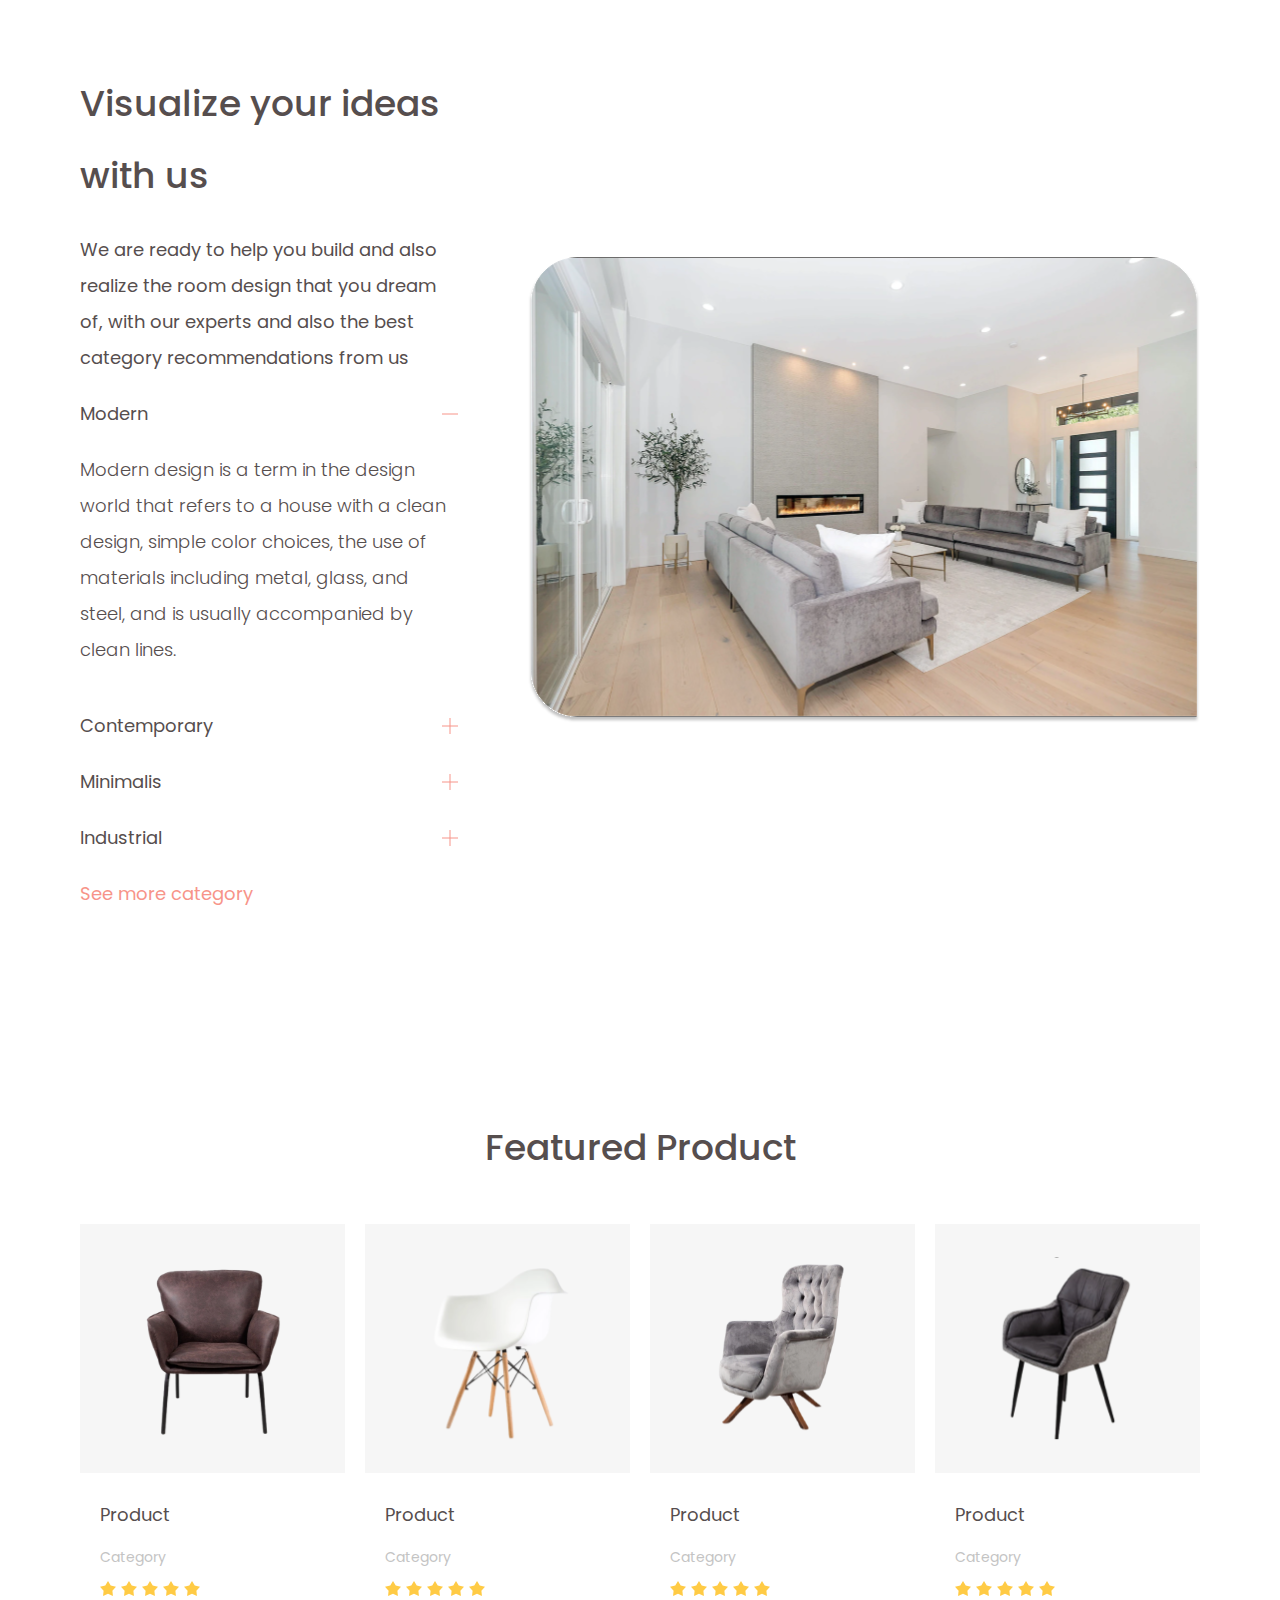
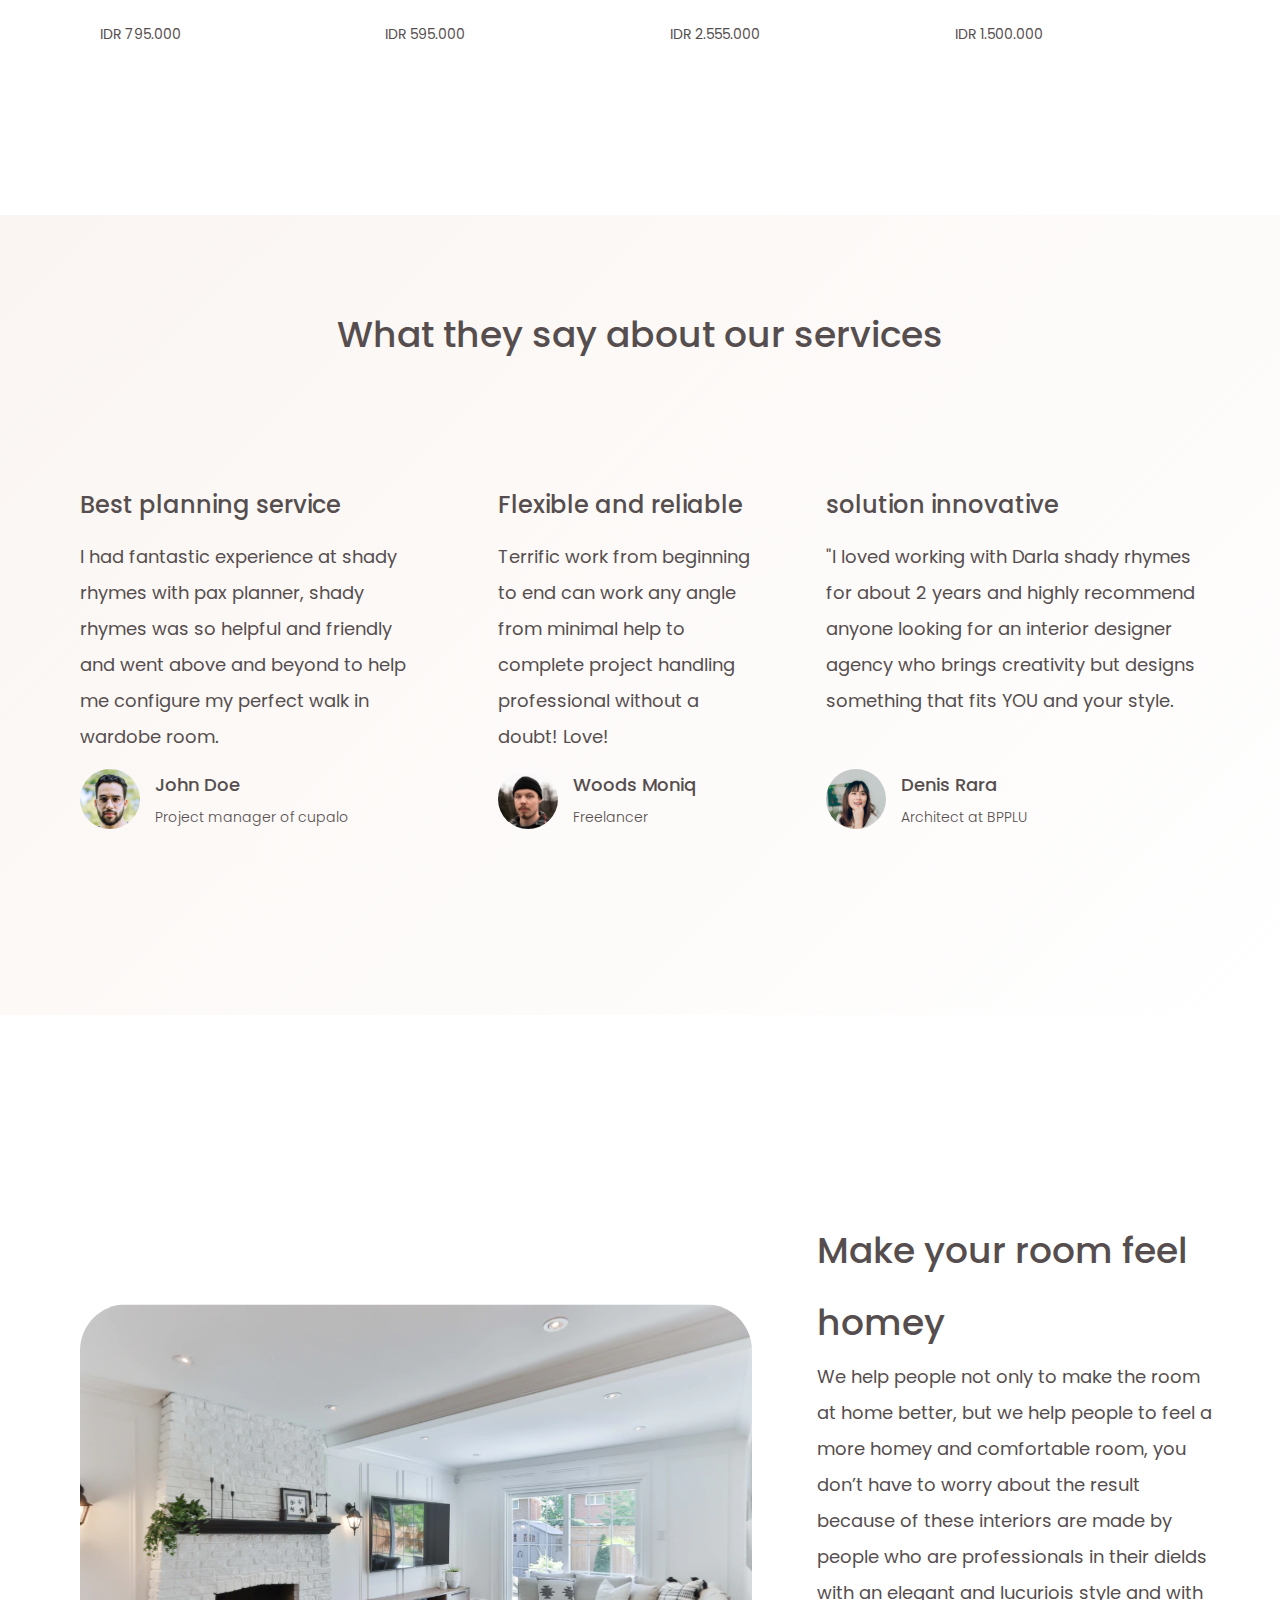
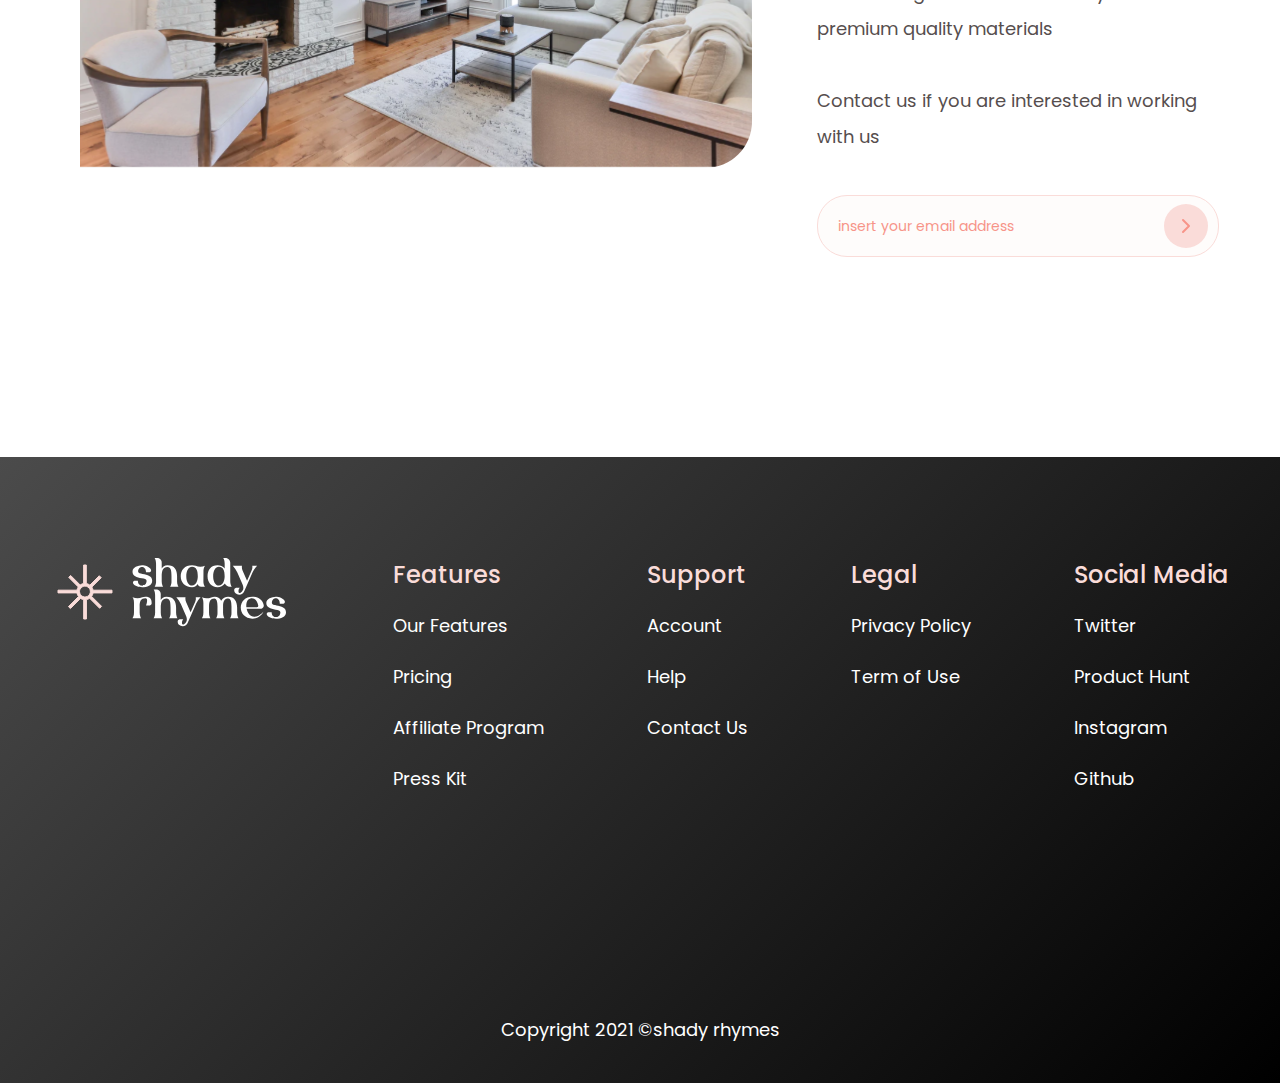
==== commit 3e323ff5: "updated" ====
--- a/index.html
+++ b/index.html
@@ -1,291 +1,281 @@
 <!DOCTYPE html>
-<html>
-    <head>
-        <link rel="stylesheet" href="style.css">
-        <link rel="preconnect" href="https://fonts.googleapis.com">
-        <link rel="preconnect" href="https://fonts.gstatic.com" crossorigin>
-        <link href="https://fonts.googleapis.com/css2?family=Poppins:ital,wght@0,100;0,200;0,300;0,400;0,500;0,600;0,700;0,800;0,900;1,100;1,200;1,300;1,400;1,500;1,600;1,700;1,800;1,900&display=swap" rel="stylesheet">
-
-    </head>
-
-    <body>
-        <div class="container">
-            <div class="row1">
-                <div class="header">
-                    <img class="bannerlogo" src="/assets/Asset 1 1.svg">
-                    <div class="navigation">
-                        <div class="furnitureandvector">
-                            <div class="furniture">Furniture</div>
-                            <img class="vector" src="/assets/Vector 114.svg">
-                        </div>
+<html lang="en">
+<head>
+    <meta charset="UTF-8">
+    <meta http-equiv="X-UA-Compatible" content="IE=edge">
+    <meta name="viewport" content="width=device-width, initial-scale=1.0">
+    <link rel="preconnect" href="https://fonts.googleapis.com">
+    <link rel="preconnect" href="https://fonts.gstatic.com" crossorigin>
+    <link href="https://fonts.googleapis.com/css2?family=Poppins:ital,wght@0,100;0,200;0,300;0,400;0,500;0,600;0,700;0,800;0,900;1,100;1,200;1,300;1,400;1,500;1,600;1,700;1,800;1,900&display=swap" rel="stylesheet">
+
     
-                        <div class="Shop">Shop</div>
-                        <div class="AboutUs">About Us</div>
-                        <div class="Contact">Contact</div>
-    
+    <link rel="stylesheet" href="styles.css">
+    <title>Document</title>
+</head>
+<body>
+    <!--Start header-->
+    <div class="header">
+        
+        <div class="header__head">
+             <img class="header__head__logo" src="/assets/hdlogo.svg">
+            <div class="header__head__nav">
+                
+                <div class="furniture">
+                    <h4>Furniture</h4>
+                    <img class="furniture__logo"src="/assets/dropdown.svg">
+                </div>
+                <h4>Shop</h4>
+                <h4>About Us</h4>
+                <h4>Contact</h4>
+            </div>
+           
+            <img class="header__head__dropdown" src="/assets/3stripe.svg">
+        </div>
+        
+        
+        <div class="header__body">
+            <h1 class="header__body__title">Make Your Interior More Minimaistic & Modern</h1>
+            <h2 class="header__body__subtitle">Bringing interiors to life, understanding the person or people living in a home is far greater need in design.</h2>
+        </div>
+    </div>
+    <!--End header-->
+
+    <!--Start whychoosingus-->
+    <div id="whychoosingus" class="container">
+        <h1 class="whychoosingus__title">Why Choosing Us</h1>
+        <div class="whychoosingus__content">
+            <div class="whychoosingus__content__1">
+                <img class="whychoosingus__content__icon" src="/assets/wcu1.svg">
+                <h5>Professionalism</h5>
+                <h4>We deliver the final work with great professional way.</h4>
+                <p>more info</p>
+            </div>
+
+            <div class="whychoosingus__content__2">
+                <img class="whychoosingus__content__icon" src="/assets/wcu2.svg">
+                <h5>Smooth workflow</h5>
+                <h4>We provide the most easy smoth workflow of interior design.</h4>
+                <p>more info</p>
+            </div>
+
+            <div class="whychoosingus__content__3">
+                <img class="whychoosingus__content__icon" src="/assets/wcu3.svg">
+                <h5>Trusted Platform</h5>
+                <h4>People trust us since we openend the company</h4>
+                <p>more info</p>
+            </div>
+
+            <div class="whychoosingus__content__4">
+                <img class="whychoosingus__content__icon" src="/assets/wcu4.svg">
+                <h5>Qualified employee</h5>
+                <h4>Our employees are the best of the field from the city</h4>
+                <p>more info</p>
+            </div>
+        </div>    
+    </div>
+    <!--End whychoosingus-->
+
+    <!--Start visualise-->
+    <div id="visualise" class="container">
+        <div class="visualise__content">
+            <div class="visualise__details">
+                <h1>Visualize your ideas with us</h1>
+                <p>We are ready to help you build and also realize the room design that you dream of, with our experts and also the best category recommendations from us</p>
+                <div class="visualise__content__modern">
+                    <h4>Modern</h4>
+                    <img src="/assets/minus.svg">
+                </div>
+                <h6>Modern design is a term in the design world that refers to a house with a clean design, simple color choices, the use of materials including metal, glass, and steel, and is usually accompanied by clean lines.
+                </h6>
+                <div class="visualise__content__contemporary">
+                    <h4>Contemporary</h4>
+                    <img src="/assets/plus.svg">
+                </div>
+
+                <div class="visualise__content__minimalis">
+                    <h4>Minimalis</h4>
+                    <img src="/assets/plus.svg">
+                </div>
+
+                <div class="visualise__content__industrial">
+                    <h4>Industrial</h4>
+                    <img src="/assets/plus.svg">
+                </div>
+
+                <h3>See more category</h3>
+            </div>  
+            <img class="line" src="/assets/line.svg">
+            <img class="visualise__image" src="/assets/visualise.svg">
+        </div>
+        
+    </div>
+    <!--End visualise-->
+
+    <!--Start product-->
+    <div id="product" class="container">
+        <h1 class="product__title">Featured Product</h1>
+        <div class="product__content">
+            <div class="product__content__chair">
+                <img class="chair__image" src="/assets/chair1.svg">
+                <h5>Product</h5>
+                <h6>Category</h6>
+                <img class="product__content__star" src="/assets/rating.svg">
+                <h4>IDR 795.000</h4>
+            </div>
+
+            <div class="product__content__chair">
+                <img class="chair__image" src="assets/chair2.svg">
+                <h5>Product</h5>
+                <h6>Category</h6>
+                <img class="product__content__star" src="/assets/rating.svg">
+                <h4>IDR 595.000</h4>
+            </div>
+
+            <div class="product__content__chair">
+                <img class="chair__image" src="/assets/chair3.svg">
+                <h5>Product</h5>
+                <h6>Category</h6>
+                <img class="product__content__star" src="/assets/rating.svg">
+                <h4>IDR 2.555.000</h4>
+            </div>
+
+            <div class="product__content__chair">
+                <img class="chair__image" src="/assets/chair4.svg">
+                <h5>Product</h5>
+                <h6>Category</h6>
+                <img class="product__content__star" src="/assets/rating.svg">
+                <h4>IDR 1.500.000</h4>
+            </div>
+        </div>
+    </div>
+    <!--End product-->
+
+    <!--Start whattheysay-->
+    <div class="whattheysay">
+        <h1 class="whattheysay__title">What they say about our services</h1>
+        
+        <div id="whattheysay__customers" class="container">
+            <div class="whattheysay__customers__person">
+                <div class="whattheysay__customers__person__cmt">
+                    <h1>Best planning service</h1>
+                    <p>I had fantastic experience at shady rhymes with pax planner, shady rhymes was so helpful and friendly and went above and beyond to help me configure my perfect walk in wardobe room.</p>
+                </div>
+                
+                <div class="whattheysay__customers__person__profile">
+                    <img src="/assets/man1.svg">
+                    <div class="profile__role">
+                        <h3>John Doe</h3>
+                        <h4>Project manager of cupalo</h4>
                     </div>
-
-                
-                </div>
-                <div class="firsttitle">Make Your Interior More Minimaistic & Modern</div>
-                <div class="subtitle">Bringing interiors to life, understanding the person or people living in a home is far greater need in design.</div>
-    
-            </div>
-            <div class="row2">
-                <div class="whychoosingus">
-                    <h1>Why Choosing Us</h1>
-                    <div class="container2">   
-                        <div class="rectangle1">
-                            <img class="logo" src="/assets/wcu1.svg">
-                            <h3>Professionalism</h3>
-                            <h4>We deliver the final work with great professional way.</h4>
-                            <p class="moreinfo">more info</p>
-                        </div>
-
-                        <div class="rectangle2">
-                            <img class="logo" src="/assets/icon (2).svg">
-                            <h3>Smooth workflow</h3>
-                            <h4>We provide the most easy smoth workflow of interior design.</h4>
-                            <p class="moreinfo">more info</p>
-                        </div>
-
-                        <div class="rectangle3">
-                            <img class="logo" src="/assets/icon (3).svg">
-                            <h3>Trusted Platform</h3>
-                            <h4>People trust us since we openend the company</h4>
-                            <p class="moreinfo">more info</p>
-                        </div>
-
-                        <div class="rectangle4">
-                            <img class="logo" src="/assets/icon (4).svg">
-                            <h3>Qualified employee</h3>
-                            <h4>Our employees are the best of the field from the city</h4>
-                            <p class="moreinfo">more info</p>
-                        </div>
+                    
+                </div>
+            </div>
+
+            <div class="whattheysay__customers__person">
+                <div class="whattheysay__customers__person__cmt">
+                    <h1>Flexible and reliable</h1>
+                    <p>Terrific work from beginning to end can work any angle from minimal help to complete project handling professional without a doubt!  Love!</p>
+                </div>
+                
+                <div class="whattheysay__customers__person__profile">
+                    <img src="/assets/man2.svg">
+                    <div class="profile__role">
+                        <h3>Woods Moniq</h3>
+                        <h4>Freelancer</h4>
                     </div>
-
-                </div>
-                
-                <div class="visualidea">
-                    
-                    <div class="visual-left">
-                        <h1 class="title">Visualize your ideas with us</h1>
-                        <p class="p1">We are ready to help you build and also realize the room design that you dream of, with our experts and also the best category recommendations from us </p>
-                        <div class="modern-minus">
-                            <h3>Modern</h3>
-                            <img class="minus" src="/assets/Vector 111.svg">
-                        </div>
-                            
-                        <p>Modern design is a term in the design world that refers to a house with a clean design, simple color choices, the use of materials including metal, glass, and steel, and is usually accompanied by clean lines.
-                        </p>
-                        
-                        <div class="contemp-plus">
-                            <h3>Contemporary</h3>
-                            <img class="plus" src="assets/plus.svg">
-
-                        </div>
-                        <div class="minimalis-plus">
-                            <h3>Minimalis</h3>
-                            <img class="plus" src="assets/plus.svg">
-
-
-                        </div>
-                        <div class="industrial-plus">
-                            <h3>Industrial</h3>
-                            <img class="plus" src="assets/plus.svg">
-
-
-                        </div>
-
-                        <h4>See more category</h4>
+                    
+                </div>
+            </div>
+
+            <div class="whattheysay__customers__person">
+                <div class="whattheysay__customers__person__cmt">
+                    <h1>solution innovative</h1>
+                    <p>"I loved working with Darla shady rhymes for about 2 years and highly recommend anyone looking for an interior designer agency who brings creativity but designs something that fits YOU and your style.</p>
+                    
+                </div>
+                
+                <div class="whattheysay__customers__person__profile">
+                    <img src="/assets/man3.svg">
+                    <div class="profile__role">
+                        <h3>Denis Rara</h3>
+                        <h4>Architect at BPPLU</h4>
                     </div>
-                    <div class="visual-right">
-                        <img class="stripe" src="/assets/Vector 115.svg">
-                        <img class="image2" src="/assets/image 5.svg">
-                        
-                    </div>    
-                    
-                    
-                </div>
-                
-                
-                
-                <h1 class="productTitle">Featured Product</h1>
-                <div class="product">
-                    
-                    <div class="chair">
-                        <img src="assets/image (3) copy.svg">
-                        <h3>Product</h3>
-                        <h4>Category</h4>
-                        <div class="rating">
-                            <img src="/assets/Star.png">
-                            <img src="/assets/Star.png">
-                            <img src="/assets/Star.png">
-                            <img src="/assets/Star.png">
-                            <img src="/assets/Star.png">
-                        </div>
-                        <h5>IDR 795.000</h5>
-
-                    </div>
-
-                    <div class="chair1">
-                        <img src="assets/image (4).svg">
-                        <h3>Product</h3>
-                        <h4>Category</h4>
-                        <div class="rating">
-                            <img src="/assets/Star.png">
-                            <img src="/assets/Star.png">
-                            <img src="/assets/Star.png">
-                            <img src="/assets/Star.png">
-                            <img src="/assets/Star.png">
-                        </div>
-                        <h5>IDR 595.000</h5>
-
-                    </div>
-                    <div class="chair">
-                        <img src="assets/image (6).svg">
-                        <h3>Product</h3>
-                        <h4>Category</h4>
-                        <div class="rating">
-                            <img src="/assets/Star.png">
-                            <img src="/assets/Star.png">
-                            <img src="/assets/Star.png">
-                            <img src="/assets/Star.png">
-                            <img src="/assets/Star.png">
-                        </div>
-                        <h5>IDR 2.555.000</h5>
-
-                    </div>
-                    <div class="chair">
-                        <img src="assets/image (5).svg">
-                        <h3>Product</h3>
-                        <h4>Category</h4>
-                        <div class="rating">
-                            <img src="/assets/Star.png">
-                            <img src="/assets/Star.png">
-                            <img src="/assets/Star.png">
-                            <img src="/assets/Star.png">
-                            <img src="/assets/Star.png">
-                        </div>
-                        <h5>IDR 1.500.000</h5>
-
-                    </div>
-
-                </div>
-            </div>
-            <div class="whattheysay">
-                <h1>What they say about our services</h1>
-                <div class="customer">
-                    <div class="man">
-                        <h2>Best planning service</h2>
-                        <p>I had fantastic experience at shady rhymes with pax planner, shady rhymes was so helpful and friendly and went above and beyond to help me configure my perfect walk in wardobe room.</p>
-                        <div class="profile">
-                            <img src="assets/image (1).svg">
-                            <div class="name">John doe</div>
-                            <div class="role">Project manager of cupalo</div>
-                        </div>
-                    </div>
-    
-                    <div class="man2">
-                        <h2>Flexible and reliable</h2>
-                        <p>Terrific work from beginning to end can work any angle from minimal help to complete project handling professional without a doubt!  Love!</p>
-                        <div class="profile">
-                            <img src="assets/image (2).svg">
-                            <div class="name">Woods Moniq</div>
-                            <div class="role">Freelancer</div>
-                        </div>
-                    </div>
-    
-    
-                    <div class="man">
-                        <h2>solution innovative</h2>
-                        <p>"I loved working with Darla shady rhymes for about 2 years and highly recommend anyone looking for an interior designer agency who brings creativity but designs something that fits YOU and your style.</p>
-                        <div class="profile">
-                            <img src="assets/image (3).svg">
-                            <div class="name">Denis Rara</div>
-                            <div class="role">Architect at BPPLU</div>
-                        </div>
-                    </div>
-                </div>
-    
-                </div>
-               
-            <div class="homey">
-                <img class="homeyImg" src="/assets/image 11.svg">
-                
-                <div class="homeyText">
-
-                    <h1>Make your room feel homey</h1>
-                    <p>We help people not only to make the room at home better, but we help people to feel a more homey and comfortable room, you don’t have to worry about the result because of these interiors are made by people who are professionals in their dields with an elegant and lucuriois style and with premium quality materials
-
-                    <br><br> Contact us if you are interested in working with us</p>
-                    <div class="searchbar">
-                        <h4>insert your email address</h4>
-                        <img src="/assets/button search.svg">
-                    </div>
-                </div>
-                
-
-            </div>
-
-            <div class="footer">
-                <div class="footerdetails">
-                    <img src="/assets/Asset 1 1 (1).svg">
-                    <div class="details">
-                        <h1>Features</h1>
-                        <h2>Our Features</h2>
-                        <h2>Pricing</h2>
-                        <h2>Affiliate Program</h2>
-                        <h2>Press Kit</h2>
-                    </div>
-
-                    <div class="details">
-                        <h1>Support</h1>
-                        <h2>Account</h2>
-                        <h2>Help</h2>
-                        <h2>Contact Us</h2>
-                    </div>
-
-                    <div class="details">
-                        <h1>Legal</h1>
-                        <h2>Privacy Policy</h2>
-                        <h2>Terms of use</h2>
-                    </div>
-
-                    <div class="details">
-                        <h1>Social Media</h1>
-                        <h2>Twitter</h2>
-                        <h2>Product Hunt</h2>
-                        <h2>Instagram</h2>
-                        <h2>Github</h2>
-                    </div>
-                </div>
-
-                
-
-                <h3>Copyright 2021 ©shady rhymes</h3>
-            </div>
-            
-
-        </div>
-
-
-
-
-
-
-
-
-
-    </body>
-
-
-
-
-
-
-
-
-
-
+                    
+                </div>
+            </div>
+        </div>
+    </div>
+    <!--End whatthesay-->
+
+    <!--Start homey-->
+    <div id="homey" class="container">
+        <div class="homey__content">
+            <img class="homey__content__image" src="/assets/Mask Group.svg">
+            <div class="homey__content__detail">
+                <h1>Make your room feel homey</h1>
+                <p>We help people not only to make the room at home better, but we help people to feel a more homey and comfortable room, you don’t have to worry about the result because of these interiors are made by people who are professionals in their dields with an elegant and lucuriois style and with premium quality materials
+
+                    <br><br>Contact us if you are interested in working with us</p>
+                <div class="homey__content__emailbar">
+                    <p>insert your email address</p>
+                    <img src="assets/button search.svg">
+                </div>
+            </div>
+        </div>
+    </div>
+    <!--End homey-->
+
+    <!--Start footer-->
+    <div class="footer">
+        
+        <div class="footer__detail">
+
+       
+            <img class="footer__logo" src="/assets/footer_logo.svg">
+            <div class="footer__content">
+                    <h1>Features</h1>
+                    <p>Our Features</p>
+                    <p>Pricing</p>
+                    <p>Affiliate Program</p>
+                    <p>Press Kit</p>
+            </div>
+
+            <div class="footer__content">
+                    <h1>Support</h1>
+                    <p>Account</p>
+                    <p>Help</p>
+                    <p>Contact Us</p>
+            </div>
+
+            <div class="footer__content">
+                    <h1>Legal</h1>
+                    <p>Privacy Policy</p>
+                    <p>Term of Use</p>
+            </div>
+
+            <div class="footer__content">
+                    <h1>Social Media</h1>
+                    <p>Twitter</p>
+                    <p>Product Hunt</p>
+                    <p>Instagram</p>
+                    <p>Github</p>
+            </div>
+
+        </div>
+        <h6>Copyright 2021 ©shady rhymes</h6>
+
+
+    </div>
+
+
+
+
+
+
+
+
+
+
+
+</body>
 </html>--- a/styles.css
+++ b/styles.css
@@ -0,0 +1,783 @@
+* {
+    margin: 0;
+
+}
+
+
+
+.container {
+    margin: 0 80px;
+}
+
+/*Start header */
+.header {
+    background-image: url("/assets/headerimg.svg");
+    background-repeat: no-repeat;
+    background-position: center;
+    background-blend-mode:overlay;
+    background-color: rgba(0, 0, 0, 0.414);
+
+    width: 100%;
+
+}
+
+
+.header__head__nav h4 {
+    color: #FFF;
+    font-family: Poppins;
+    font-size: 18px;
+    font-style: normal;
+    font-weight: 400;
+    line-height: normal;
+}
+.header__body h1 {
+    color: #FFF;
+    text-align: center;
+    font-family: Poppins;
+    font-size: 48px;
+    font-style: normal;
+    font-weight: 600;
+    line-height: normal;
+    
+    text-align: center;
+
+    max-width: 834px;
+    margin: 165px auto 0px;
+}
+.header__body h2 {
+    color: #FFF;
+    text-align: center;
+    font-family: Poppins;
+    font-size: 18px;
+    font-style: normal;
+    font-weight: 400;
+    line-height: 200%; /* 36px */
+
+    text-align: center;
+    margin: 40px auto 0px;
+    padding-bottom: 508px;
+    max-width: 574px;
+}
+.furniture {
+    display: flex;
+
+}
+.furniture__logo {
+    padding-left: 5px;
+    padding-bottom: 3px;
+}
+.header__head__nav {
+    display: flex;
+    justify-content: center;
+    gap: 60px;
+    padding-right: 5%;
+
+
+
+
+}
+.header__head__logo {
+
+    align-self: flex-start;
+    padding-left: 4%;
+}
+.header__head__dropdown {
+    padding-right: 4%;
+    visibility: hidden;
+}
+.header__head {
+    padding-top: 44px;
+    display: flex;
+    justify-content: space-between;
+}
+
+
+
+
+/*End header /*
+
+/*Start whychoosingus */
+.whychoosingus__title {
+    color: #564E4E;
+    font-family: Poppins;
+    font-size: 36px;
+    font-style: normal;
+    font-weight: 500;
+    line-height: 200%; /* 72px */
+}
+.whychoosingus__content h5 {
+    color: #564E4E;
+    font-family: Poppins;
+    font-size: 18px;
+    font-style: normal;
+    font-weight: 500;
+    line-height: 200%; /* 36px */
+
+    margin-left: 20px;
+    margin-top: 20px;
+    
+}
+.whychoosingus__content h4 {
+    color: #564E4E;
+    font-family: Poppins;
+    font-size: 18px;
+    font-style: normal;
+    font-weight: 400;
+    line-height: 200%; /* 36px */
+
+    margin-left: 20px;
+    margin-top: 10px;
+}
+.whychoosingus__content p {
+    color: #F79489;
+    font-family: Poppins;
+    font-size: 18px;
+    font-style: normal;
+    font-weight: 400;
+    line-height: 200%; /* 36px */
+
+    margin-left: 20px;
+    margin-top: 20px;
+}
+
+.whychoosingus__content {
+    display: flex;
+    gap: 20px;
+    margin-top: 16px;
+}
+.whychoosingus__content__1 {
+    border-radius: 10px;
+    border: 1px solid #FADCD9;
+    background: rgba(255, 255, 255, 0.20);
+    box-shadow: 4px 2px 10px 2px rgba(247, 148, 137, 0.20);
+    max-width: 425px;
+
+}
+
+.whychoosingus__content__2,
+.whychoosingus__content__3,
+.whychoosingus__content__4 {
+    max-width: 425px;
+}
+.whychoosingus__content__icon {
+    width: 40px;
+    height: 40px;
+    flex-shrink: 0;
+    margin-left: 20px;
+    margin-top: 16px;
+}
+#whychoosingus{
+    margin-top: 80px;
+}
+
+
+
+
+
+
+
+
+
+/*End whychoosingus */
+
+/*Start visualise */
+.visualise__details h1 {
+    color: #564E4E;
+    font-family: Poppins;
+    font-size: 36px;
+    font-style: normal;
+    font-weight: 500;
+    line-height: 200%; /* 72px */
+}
+.visualise__details p {
+    color: #564E4E;
+    font-family: Poppins;
+    font-size: 18px;
+    font-style: normal;
+    font-weight: 400;
+    line-height: 200%; /* 36px */
+
+    margin-top: 20px;
+    max-width: 806px;
+}
+.visualise__details h4 {
+    color: #564E4E;
+    font-family: Poppins;
+    font-size: 18px;
+    font-style: normal;
+    font-weight: 400;
+    line-height: 200%; /* 36px */
+
+}
+.visualise__details h6 {
+    color: #564E4E;
+    font-family: Poppins;
+    font-size: 18px;
+    font-style: normal;
+    font-weight: 300;
+    line-height: 200%; /* 36px */
+
+    margin-top: 20px;
+}
+.visualise__details h3 {
+    color: #F79489;
+    font-family: Poppins;
+    font-size: 18px;
+    font-style: normal;
+    font-weight: 400;
+    line-height: 200%; /* 36px */
+    margin-top: 20px;
+}
+.visualise__image {
+
+
+    width: 100%;
+}
+#visualise {
+    margin-top: 200px;
+}
+.visualise__content {
+    display: flex;
+    gap: 70px;
+}
+.visualise__content__modern {
+    display: flex;
+    justify-content: space-between;
+    margin-top: 20px;
+    max-width: 793px;
+}
+.visualise__content__contemporary {
+    display: flex;
+    justify-content: space-between;
+    margin-top: 40px;
+    max-width: 793px;
+}
+.visualise__content__minimalis {
+    display: flex;
+    justify-content: space-between;
+    margin-top: 20px;
+    max-width: 793px;
+}
+.visualise__content__industrial {
+    display: flex;
+    justify-content: space-between;
+    margin-top: 20px;
+    max-width: 793px;
+}
+.line {
+    position: relative;
+    left: 52px;
+    height: 400px;
+
+}
+
+
+
+
+/*End visualise */
+
+/*Start product*/
+.product__title {
+    color: #564E4E;
+    font-family: Poppins;
+    font-size: 36px;
+    font-style: normal;
+    font-weight: 500;
+    line-height: 200%; /* 72px */
+    text-align: center;
+
+    margin-bottom: 40px;
+
+
+}
+.product__content h5 {
+    color: #564E4E;
+    font-family: Poppins;
+    font-size: 18px;
+    font-style: normal;
+    font-weight: 400;
+    line-height: 200%; /* 36px */
+
+    margin-left: 20px;
+    margin-top: 20px;
+}
+.product__content h6 {
+    color: #C4C4C4;
+    font-family: Poppins;
+    font-size: 14px;
+    font-style: normal;
+    font-weight: 400;
+    line-height: 200%; /* 28px */
+
+    margin-left: 20px;
+    margin-top: 10px;
+}
+.product__content h4 {
+    color: #564E4E;
+    font-family: Poppins;
+    font-size: 14px;
+    font-style: normal;
+    font-weight: 400;
+    line-height: 200%; /* 28px */
+
+    margin-left: 20px;
+    margin-top: 20px;
+}
+.product__content__star {
+    margin-left: 20px;
+    margin-top: 10px;
+}
+#product {
+    margin-top: 200px;
+
+}
+.product__content__chair .chair__image {
+    width: 100%;
+}
+.product__content {
+    display: flex;
+    gap: 20px;
+    justify-content: center;
+
+}
+/*End product*/
+
+/*Start whattheysay */
+.whattheysay__title {
+    color: #564E4E;
+    font-family: Poppins;
+    font-size: 36px;
+    font-style: normal;
+    font-weight: 500;
+    line-height: 200%; /* 72px */
+
+    text-align: center;
+    padding-top: 84px;
+    margin-bottom: 110px;
+
+}
+.whattheysay__customers__person__cmt h1 {
+    color: #564E4E;
+    font-family: Poppins;
+    font-size: 24px;
+    font-style: normal;
+    font-weight: 500;
+    line-height: 200%; /* 48px */
+}
+.whattheysay__customers__person__cmt p {
+    color: #564E4E;
+    font-family: Poppins;
+    font-size: 18px;
+    font-style: normal;
+    font-weight: 400;
+    line-height: 200%; /* 36px */
+
+    margin-top: 10px;
+}
+.profile__role h3 {
+    color: #564E4E;
+    font-family: Poppins;
+    font-size: 18px;
+    font-style: normal;
+    font-weight: 500;
+    line-height: 200%; /* 36px */
+}
+.profile__role h4 {
+    color: #564E4E;
+    font-family: Poppins;
+    font-size: 14px;
+    font-style: normal;
+    font-weight: 300;
+    line-height: 200%; /* 28px */
+}
+.whattheysay {
+    margin-top: 167px;
+    background: linear-gradient(315deg, #FFF 0%, #FAF5F2 100%);
+    height: 800px;
+}
+#whattheysay__customers {
+    display: flex;
+    gap: 70px;
+}
+.whattheysay__customers__person {
+    display: flex;
+    flex-direction: column;
+    justify-content: space-between;
+    gap: 12px;
+}
+.whattheysay__customers__person__profile {
+    display: flex;
+    gap: 15px;
+}
+
+
+/*End whattheysay */
+
+/*Start homey */
+.homey__content h1 {
+    color: #564E4E;
+    font-family: Poppins;
+    font-size: 36px;
+    font-style: normal;
+    font-weight: 500;
+    line-height: 200%; /* 72px */
+}
+.homey__content p {
+    color: #564E4E;
+    font-family: Poppins;
+    font-size: 18px;
+    font-style: normal;
+    font-weight: 400;
+    line-height: 200%; /* 36px */
+}
+.homey__content__emailbar p {
+    color: #F79489;
+    font-family: Poppins;
+    font-size: 14px;
+    font-style: normal;
+    font-weight: 400;
+    line-height: 200%; /* 28px */
+
+    padding-left: 20px;
+    padding-top: 16px;
+}
+.homey__content__emailbar {
+    display: flex;
+    gap: 150px;
+
+    border-radius: 30px;
+    border: 1px solid #FADCD9;
+    background: #FEFCFB;
+
+    width: 400px;
+    height: 60px;
+    flex-shrink: 0;
+
+    margin-top: 40px;
+}
+.homey__content__emailbar img {
+    width: 44px;
+    height: 44px;
+    flex-shrink: 0;
+
+    padding: 8px 8px 8px 0;
+}
+.homey__content {
+    display: flex;
+    gap: 65px;
+}
+#homey {
+    margin-top: 200px;
+}
+/*End homey */
+
+
+
+/*Start footer*/
+.footer__detail h1 {
+    color: #FADCD9;
+    font-family: Poppins;
+    font-size: 24px;
+    font-style: normal;
+    font-weight: 500;
+    line-height: normal;
+
+    margin-bottom: 20px;
+}
+.footer__detail p {
+    color: #FFF;
+    font-family: Poppins;
+    font-size: 18px;
+    font-style: normal;
+    font-weight: 400;
+    line-height: normal;
+
+    margin-bottom: 24px;
+}
+.footer h6 {
+    color: #FFF;
+    font-family: Poppins;
+    font-size: 18px;
+    font-style: normal;
+    font-weight: 400;
+    line-height: normal;
+
+    text-align: center;
+    margin-top: 200px;
+    padding-bottom: 40px;
+}
+.footer__logo {
+    align-self: baseline;
+}
+.footer {
+    margin-top: 200px;
+    background: linear-gradient(315deg, #000 0%, #4B4B4B 100%);
+}
+.footer__detail {
+    display: flex;
+    justify-content: space-around;
+    padding-top: 100px;
+}
+
+/*End footer*/
+
+
+
+/* Responsive */
+@media screen and (max-width: 1700px) {
+    .visualise__image {
+        width: 60%;
+    }
+    .line {
+        display: none;
+    }
+}
+@media screen and (max-width:1450px) {
+    .homey__content__image {
+        width: 60%;
+    }
+}
+@media screen and (max-width:1100px) {
+    .header__body h1 {
+        font-size: 18px;
+        max-width: 229px;
+        margin-top: 40px;
+      
+    }
+    .header__body h2 {
+        font-size: 12px;
+        max-width: 292px;
+        margin-top: 20px;  
+        padding-bottom: 220px;
+    }
+    .header__head__nav h4,
+    .furniture h4 {
+        font-size: 12px;
+    }
+    .furniture__logo {
+        padding-bottom:15px ;
+    }
+
+    .whychoosingus__title {
+        display: none;
+    }
+    .whychoosingus__content__2,
+    .whychoosingus__content__3,
+    .whychoosingus__content__4 {margin-top: 20px;}
+    .whychoosingus__content__1 h5,
+    .whychoosingus__content__1 h4,
+    .whychoosingus__content__1 p{
+        font-size: 12px;
+        margin-top: 10px;
+        margin-left: 10px;
+    }
+    .whychoosingus__content__icon {
+        margin-left:10px ;
+        margin-top: 10px;
+    }
+    .whychoosingus__content__2 h5,
+    .whychoosingus__content__2 h4,
+    .whychoosingus__content__2 p{
+        font-size: 12px;
+        margin-top: 10px;
+        margin-left: 10px;
+    }    .whychoosingus__content__3 h5,
+    .whychoosingus__content__3 h4,
+    .whychoosingus__content__3 p{
+        font-size: 12px;
+        margin-top: 10px;
+        margin-left: 10px;
+    }
+    .whychoosingus__content__4 h5,
+    .whychoosingus__content__4 h4,
+    .whychoosingus__content__4 p{
+        font-size: 12px;
+        margin-top: 10px;
+        margin-left: 10px;
+    }
+
+    .visualise__details h1 {
+        font-size: 18px;
+    }
+    .visualise__details p {
+        font-size: 12px;
+    }
+    .visualise__details h6 {
+        font-size: 12px;
+    }
+    .visualise__content__modern h4 {
+        font-size: 12px ;
+    }
+    .visualise__content__contemporary h4 {
+        font-size: 12px;
+    }
+    .visualise__content__industrial h4 {
+        font-size: 12px;
+    }
+    .visualise__content__minimalis h4 {
+        font-size: 12px;
+    }
+    .visualise__details h3 {
+        font-size: 12px;
+    }
+    .visualise__content__contemporary img {
+        width: 10px;
+    }
+    .visualise__content__modern img {
+        width: 10px;
+    }
+    .visualise__content__industrial img {
+        width: 10px;
+    }
+    .visualise__content__minimalis img {
+        width: 10px;
+    }
+    
+    
+    .product__title {
+        font-size: 18px;
+    }
+    .product__content__chair h5 {
+        font-size: 14px;
+    }
+    .product__content__chair h6,
+    .product__content__chair h4 {
+        font-size: 12px;
+    }
+
+    
+    
+    .whattheysay__title {
+        font-size: 18px;
+    }
+    .whattheysay__customers__person__cmt h1 {
+        font-size: 14px;
+    }
+    .whattheysay__customers__person__cmt p {
+        font-size: 12px;
+    }
+    .profile__role h3{
+        font-size: 14px;
+    }
+    .profile__role h4 {
+        font-size: 12px;
+    }
+    
+    
+    
+    
+    
+    
+    
+    
+    .homey__content__detail h1 {
+        font-size: 14px;
+    }
+    .homey__content__detail p {
+        font-size: 12px;
+    }
+    .homey__content__emailbar p {
+        font-size: 10px;
+        padding:9px 0 10px 9px ;
+        
+    }
+    .homey__content__emailbar img {
+        width: 28px;
+        height: 28px;
+        flex-shrink: 0;
+    
+        padding: 5px 5px 5px 0;
+    }
+    .homey__content__emailbar {
+        width: 280px;
+        height: 38px;
+        flex-shrink: 0;
+        gap: 110px;
+    }
+
+
+    .footer__content p {
+        font-size: 12px;
+    }
+    .footer__content h1 {
+        font-size: 14px;
+    }
+    .footer h6 {
+        font-size: 12px;
+    }
+
+
+
+
+    #visualise,
+    #product, 
+    .whattheysay, 
+    .footer,
+    #homey {
+        margin-top:100px ;
+    }
+}
+
+@media screen and (max-width:840px) {
+    .header {
+        background-image: url("/assets/headerbg.svg");
+        background-size: cover;
+    }
+    .container {
+        margin: 0 20px;
+    }
+    .header__head__nav {
+        display: none;
+    }
+    .header__head__dropdown {
+        visibility: visible ;
+    }
+
+    .whychoosingus__content {
+        display: block;
+        align-items: center;
+    }
+    .whychoosingus__content__1 {
+        max-width: none;
+    }
+    #whychoosingus {margin-top:20px ;}
+
+
+    .visualise__content{
+        display: flex;
+        flex-direction: column-reverse;
+    }
+    .visualise__image {
+        width: auto;
+    }
+
+    .product__content {
+        flex-wrap: wrap;
+    }
+
+    #whattheysay__customers {
+        display: flex;
+        flex-direction: column;
+    }
+    .whattheysay__title {
+        margin-bottom:40px ;
+    }
+
+    .homey__content {
+        display: flex;
+        flex-direction: column;
+        gap: 40px;
+    }
+    .homey__content__image {
+        width: auto;
+    }
+    .footer__detail {
+        display: flex;
+        flex-direction: column;
+        justify-content: space-evenly;
+        margin-left: 20px;
+    }
+    .footer__logo {
+        padding-bottom: 40px;
+    }
+}
